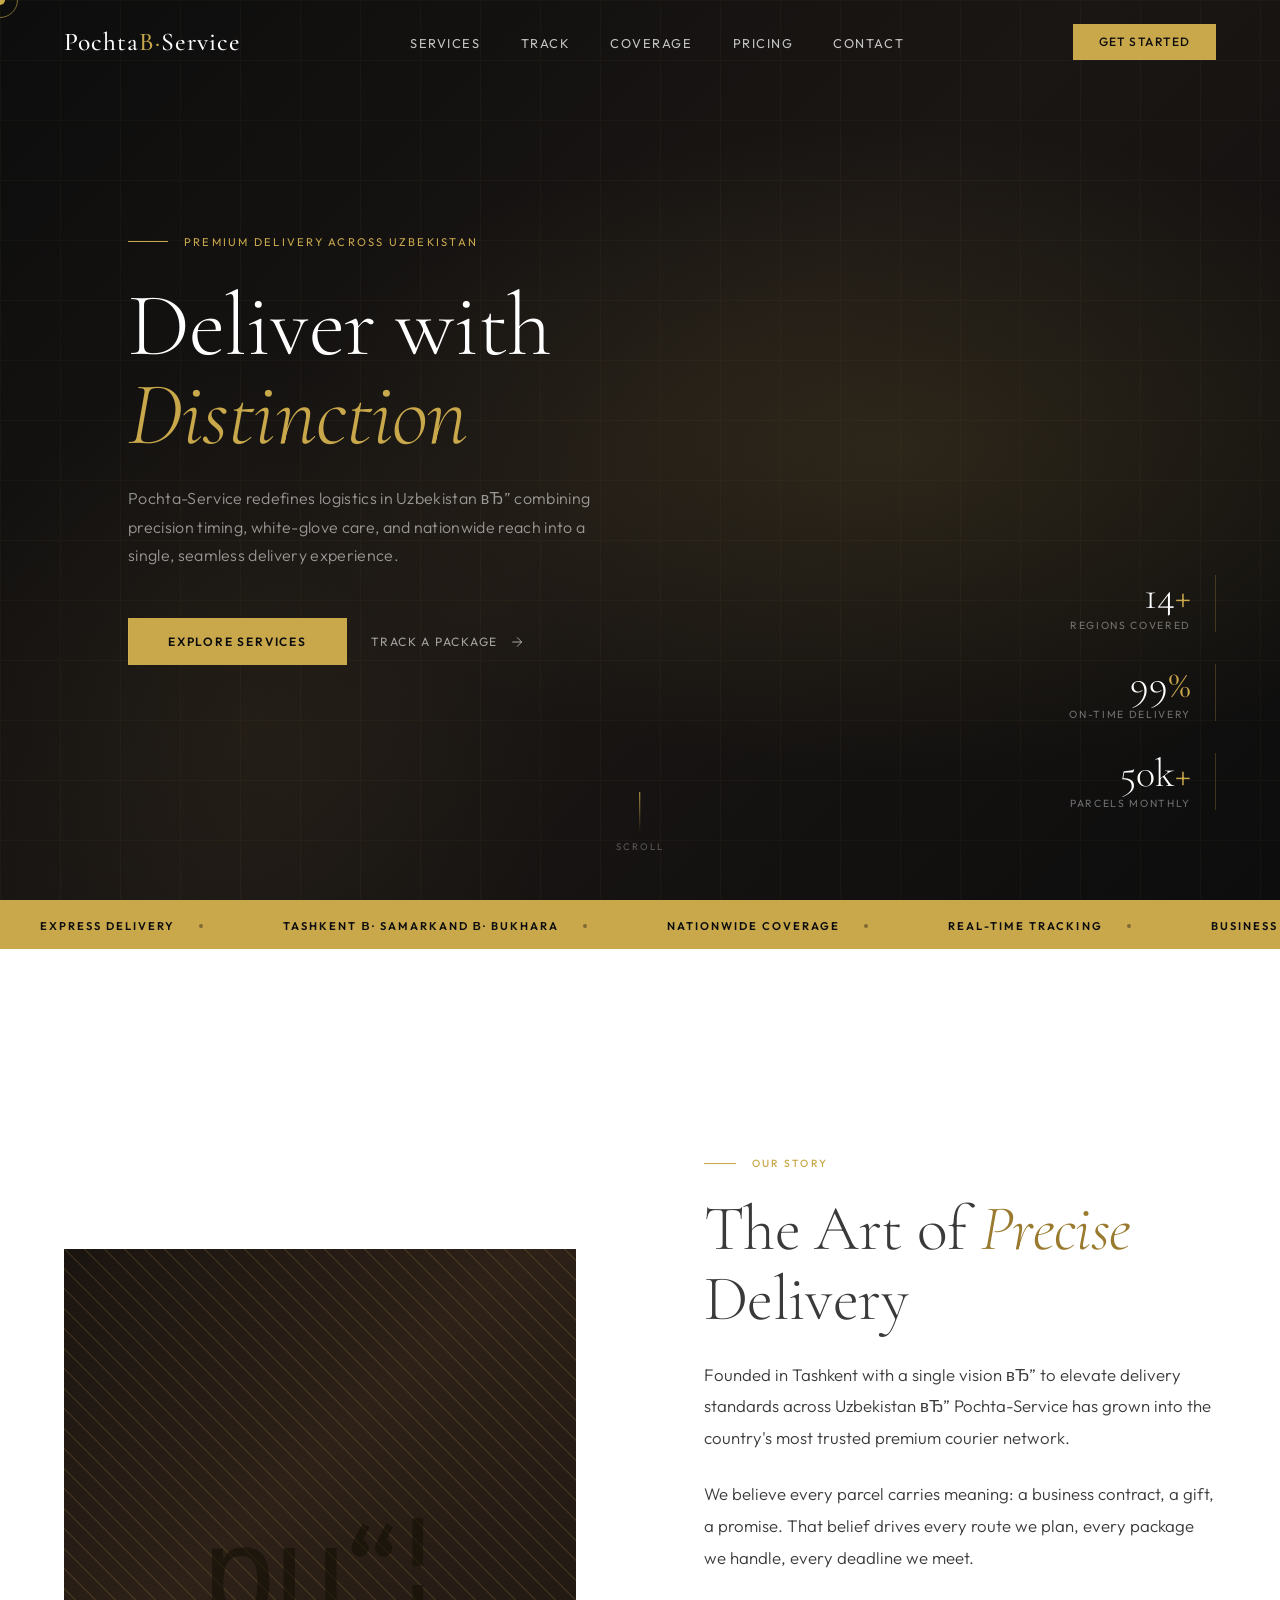
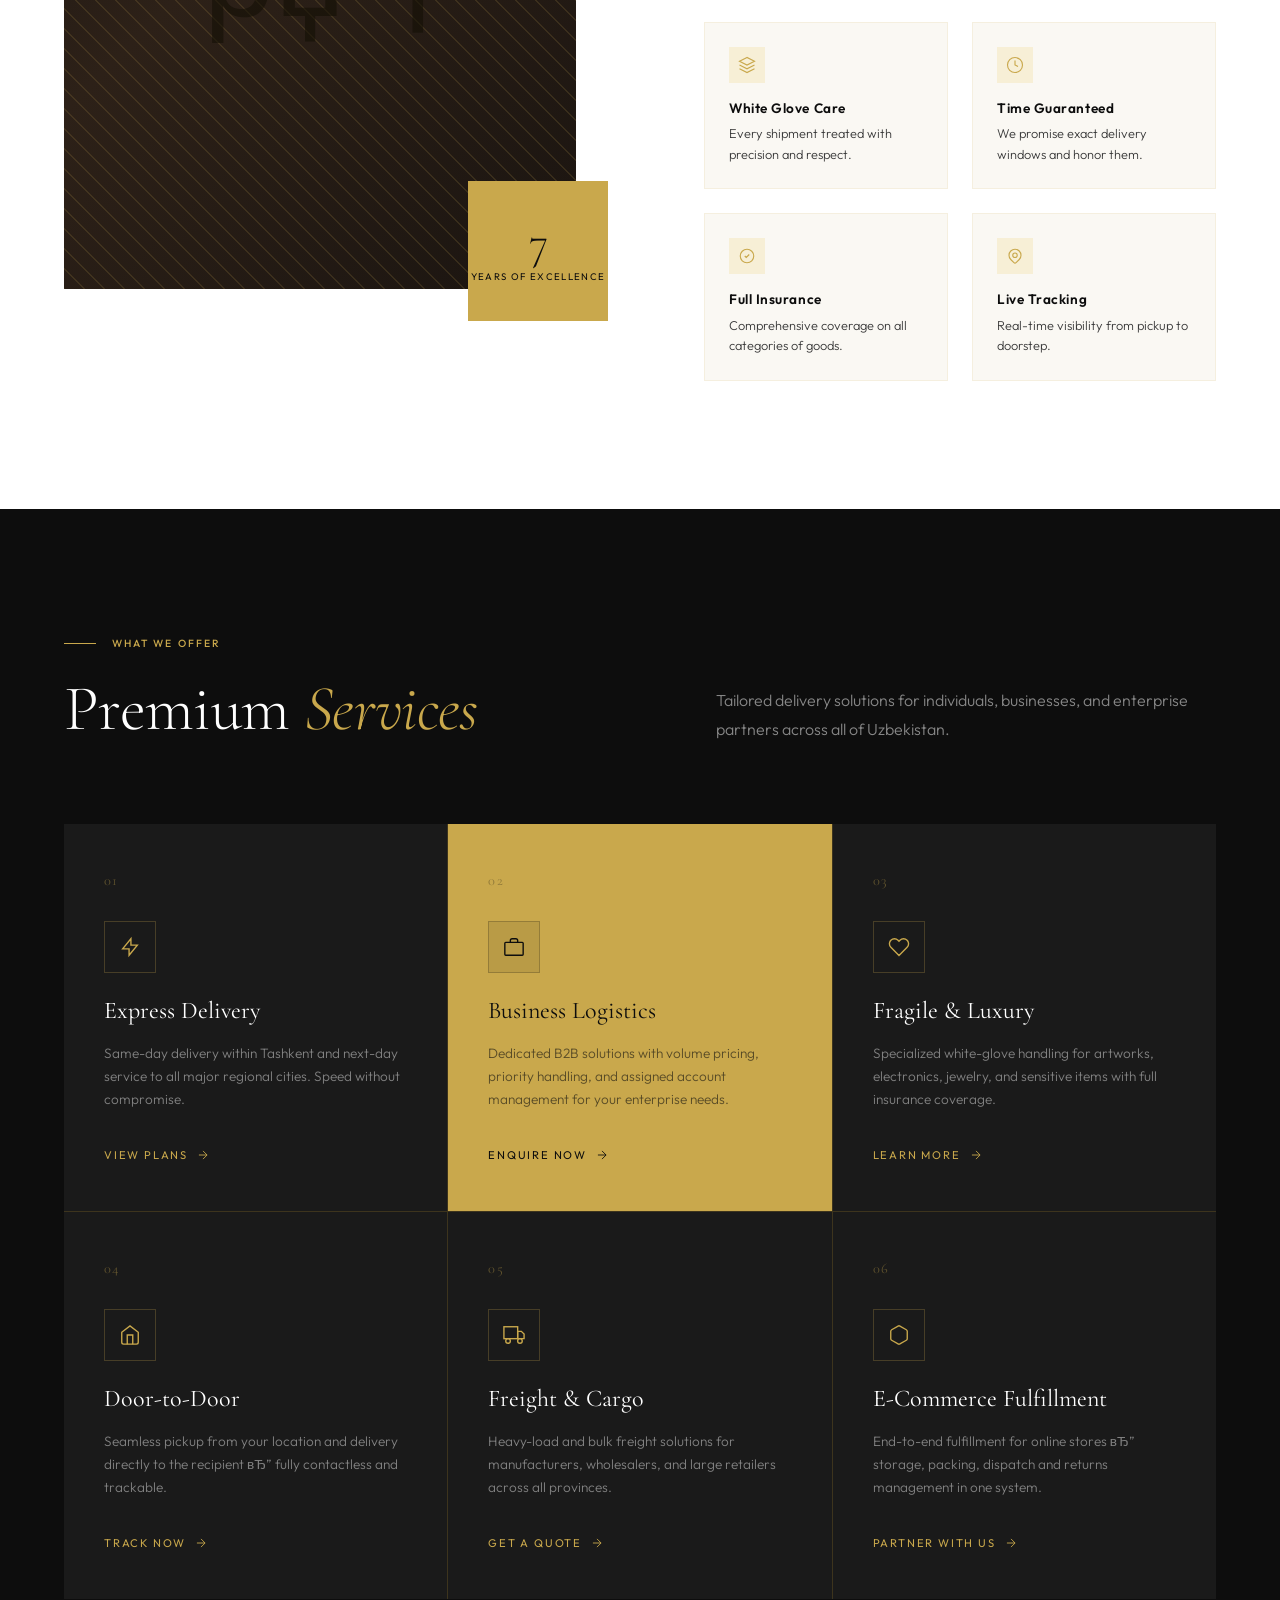
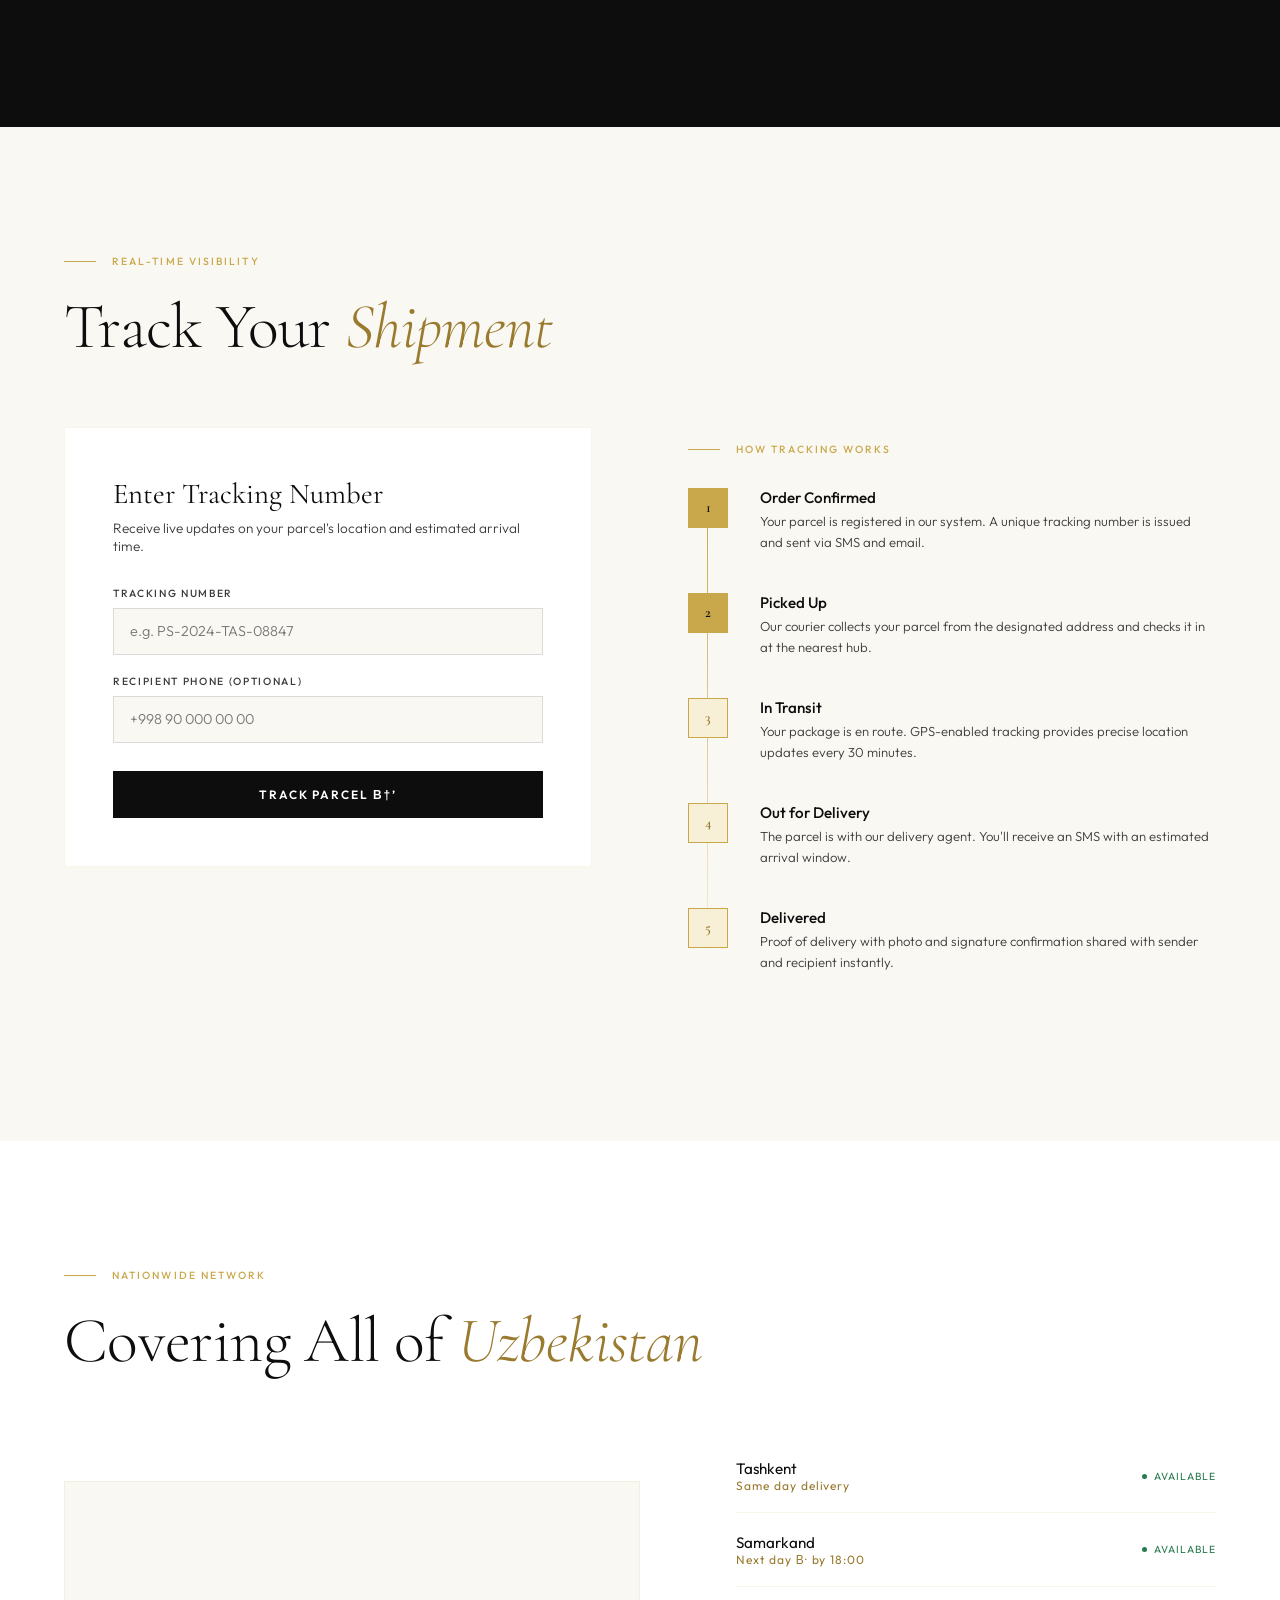
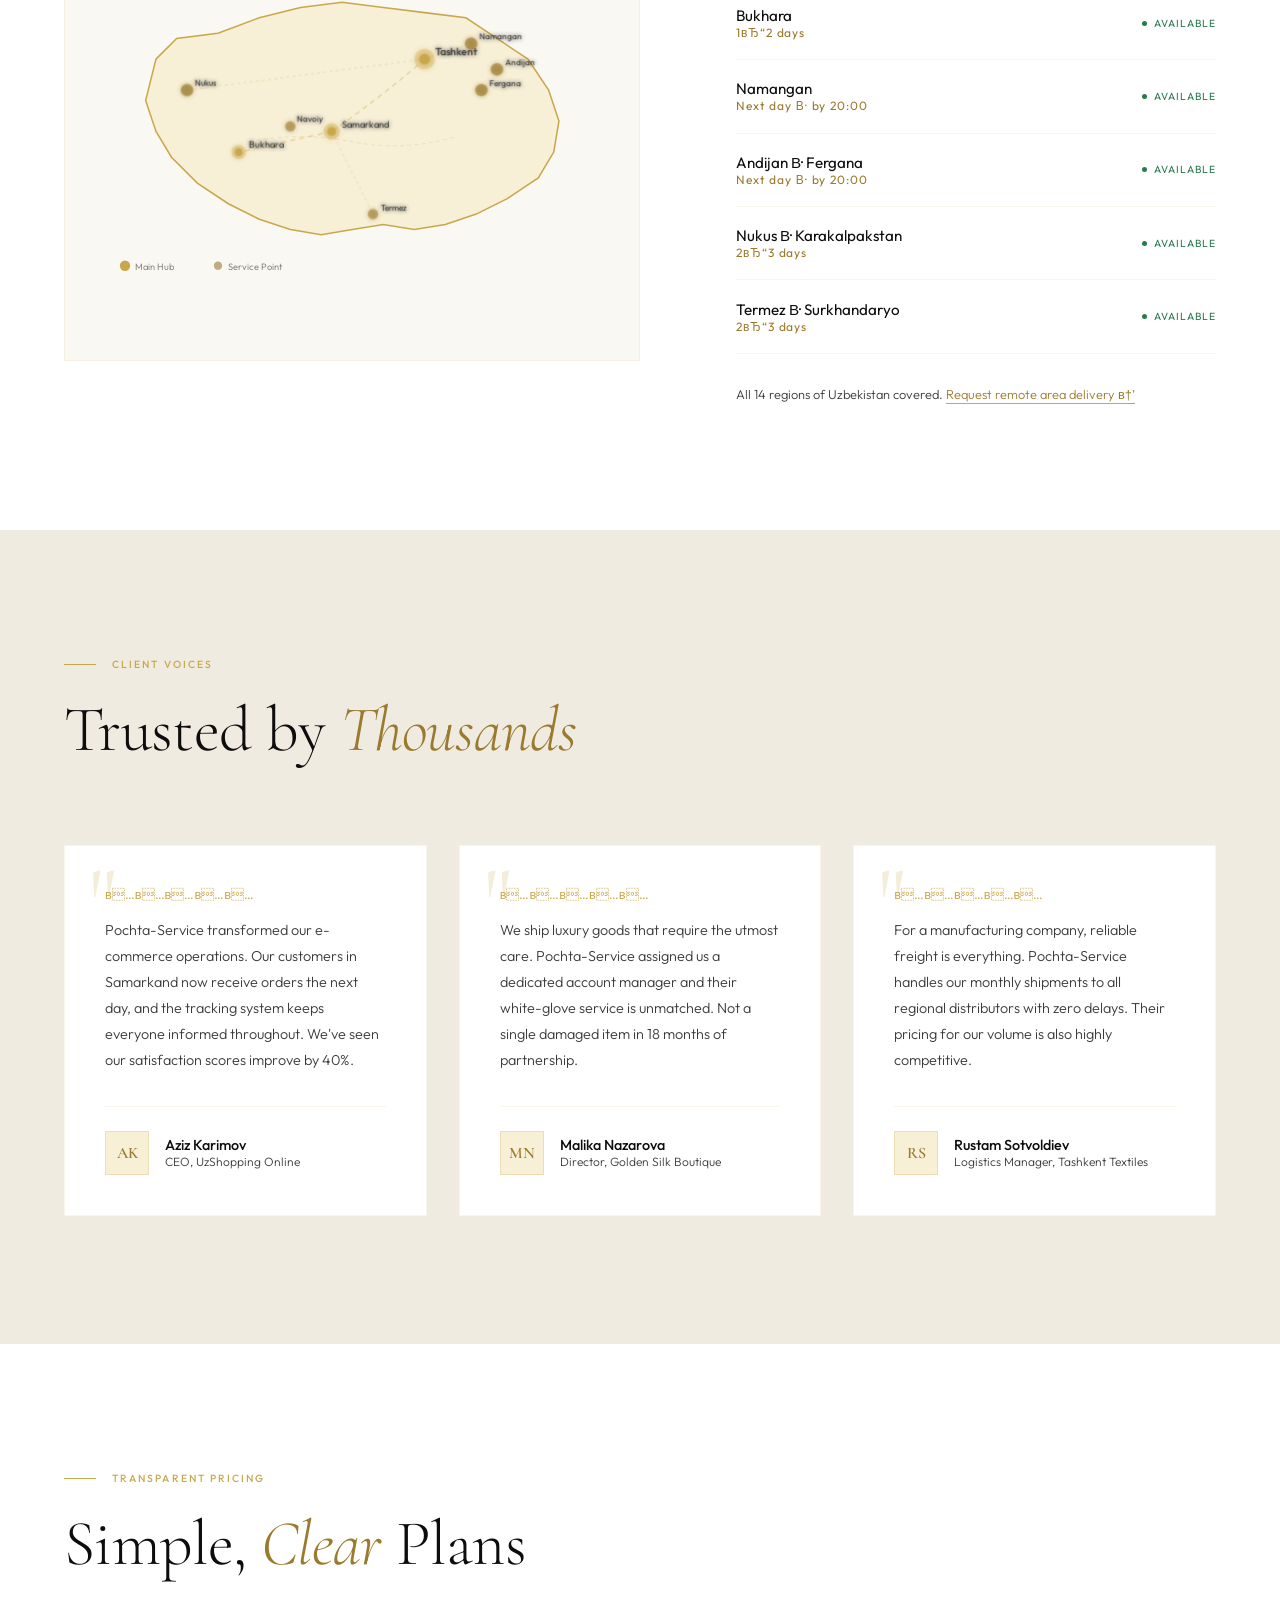
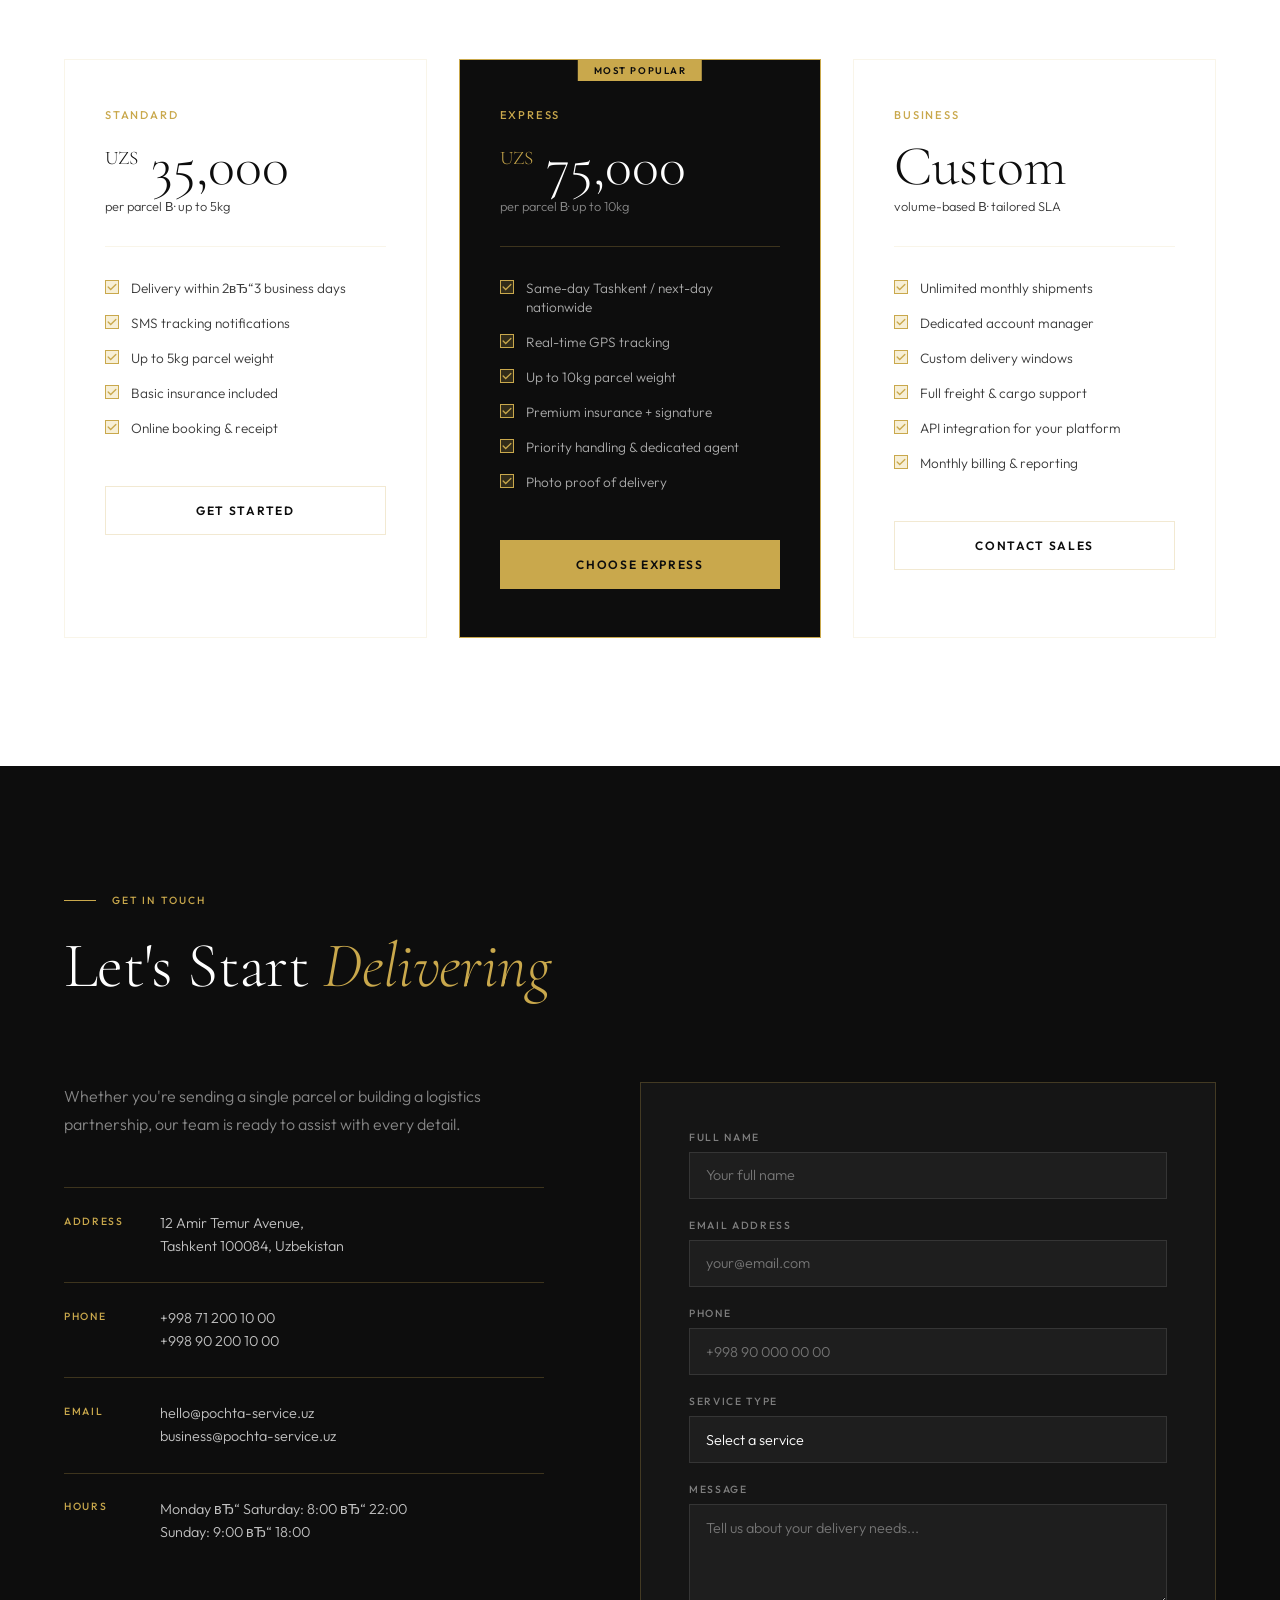
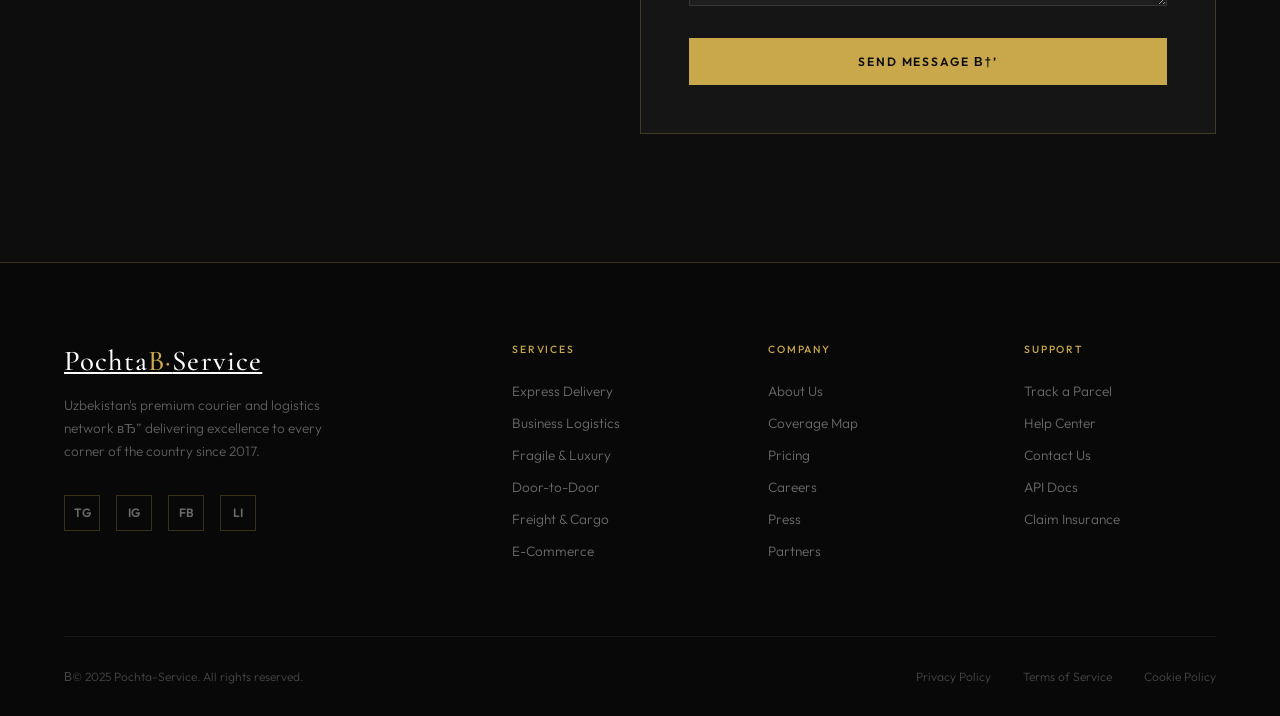
==== templates/index.html @ 58f64b34 "fronted part is joined" ====
﻿<!DOCTYPE html>
<html lang="en">
<head>
  <meta charset="UTF-8" />
  <meta name="viewport" content="width=device-width, initial-scale=1.0" />
  <title>Pochta-Service вЂ” Premium Delivery Across Uzbekistan</title>
  <link rel="preconnect" href="https://fonts.googleapis.com" />
  <link rel="preconnect" href="https://fonts.gstatic.com" crossorigin />
  <link href="https://fonts.googleapis.com/css2?family=Cormorant+Garamond:ital,wght@0,300;0,400;0,500;0,600;1,300;1,400&family=Outfit:wght@200;300;400;500;600&display=swap" rel="stylesheet" />
  <link rel="stylesheet" href="../static/css/styles.css" />
</head>
<body>

  <!-- Custom Cursor -->
  <div class="cursor" id="cursor"></div>
  <div class="cursor-ring" id="cursorRing"></div>

  <!-- NAVBAR -->
  <nav id="navbar">
    <a href="#" class="nav-logo">Pochta<span>В·</span>Service</a>
    <ul class="nav-links">
      <li><a href="#services">Services</a></li>
      <li><a href="#track">Track</a></li>
      <li><a href="#coverage">Coverage</a></li>
      <li><a href="#pricing">Pricing</a></li>
      <li><a href="#contact">Contact</a></li>
    </ul>
    <a href="#contact" class="nav-cta">Get Started</a>
  </nav>

  <!-- HERO -->
  <section class="hero">
    <div class="hero-bg"></div>
    <div class="hero-grid"></div>
    <div class="hero-content">
      <div class="hero-eyebrow">
        <div class="hero-eyebrow-line"></div>
        <span>Premium Delivery Across Uzbekistan</span>
      </div>
      <h1>Deliver with<br><em>Distinction</em></h1>
      <p class="hero-sub">Pochta-Service redefines logistics in Uzbekistan вЂ” combining precision timing, white-glove care, and nationwide reach into a single, seamless delivery experience.</p>
      <div class="hero-actions">
        <a href="#services" class="btn-primary"><span>Explore Services</span></a>
        <a href="#track" class="btn-ghost">
          Track a Package
          <svg width="16" height="16" fill="none" stroke="currentColor" stroke-width="1.5" viewBox="0 0 24 24"><path d="M5 12h14M12 5l7 7-7 7"/></svg>
        </a>
      </div>
    </div>
    <div class="hero-stats">
      <div class="hero-stat">
        <div class="hero-stat-num">14<span>+</span></div>
        <div class="hero-stat-label">Regions Covered</div>
      </div>
      <div class="hero-stat">
        <div class="hero-stat-num">99<span>%</span></div>
        <div class="hero-stat-label">On-Time Delivery</div>
      </div>
      <div class="hero-stat">
        <div class="hero-stat-num">50k<span>+</span></div>
        <div class="hero-stat-label">Parcels Monthly</div>
      </div>
    </div>
    <div class="hero-scroll">
      <div class="scroll-line"></div>
      Scroll
    </div>
  </section>

  <!-- MARQUEE -->
  <div class="marquee-strip">
    <div class="marquee-track">
      <div class="marquee-item">Express Delivery<span class="marquee-dot"></span></div>
      <div class="marquee-item">Tashkent В· Samarkand В· Bukhara<span class="marquee-dot"></span></div>
      <div class="marquee-item">Nationwide Coverage<span class="marquee-dot"></span></div>
      <div class="marquee-item">Real-Time Tracking<span class="marquee-dot"></span></div>
      <div class="marquee-item">Business Logistics<span class="marquee-dot"></span></div>
      <div class="marquee-item">Fragile & Luxury Items<span class="marquee-dot"></span></div>
      <div class="marquee-item">Same-Day in Tashkent<span class="marquee-dot"></span></div>
      <div class="marquee-item">Express Delivery<span class="marquee-dot"></span></div>
      <div class="marquee-item">Tashkent В· Samarkand В· Bukhara<span class="marquee-dot"></span></div>
      <div class="marquee-item">Nationwide Coverage<span class="marquee-dot"></span></div>
      <div class="marquee-item">Real-Time Tracking<span class="marquee-dot"></span></div>
      <div class="marquee-item">Business Logistics<span class="marquee-dot"></span></div>
      <div class="marquee-item">Fragile & Luxury Items<span class="marquee-dot"></span></div>
      <div class="marquee-item">Same-Day in Tashkent<span class="marquee-dot"></span></div>
    </div>
  </div>

  <!-- ABOUT -->
  <section class="about" id="about">
    <div class="about-grid">
      <div class="about-visual fade-up">
        <div class="about-img-frame">
          <div class="about-img-inner">
            <div class="about-img-pattern"></div>
            <div class="about-img-icon">рџ“¦</div>
          </div>
        </div>
        <div class="about-badge">
          <div class="about-badge-num">7</div>
          <div class="about-badge-text">Years of Excellence</div>
        </div>
      </div>
      <div class="about-text">
        <div class="section-label fade-up">
          <div class="section-label-line"></div>
          <span>Our Story</span>
        </div>
        <h2 class="section-title fade-up fade-up-delay-1">The Art of <em>Precise</em> Delivery</h2>
        <p class="fade-up fade-up-delay-2 about-intro">Founded in Tashkent with a single vision вЂ” to elevate delivery standards across Uzbekistan вЂ” Pochta-Service has grown into the country's most trusted premium courier network.</p>
        <p class="fade-up fade-up-delay-2">We believe every parcel carries meaning: a business contract, a gift, a promise. That belief drives every route we plan, every package we handle, every deadline we meet.</p>
        <div class="about-pillars fade-up fade-up-delay-3">
          <div class="pillar">
            <div class="pillar-icon">
              <svg width="18" height="18" fill="none" stroke="#C9A84C" stroke-width="1.5" viewBox="0 0 24 24"><path d="M12 2L2 7l10 5 10-5-10-5zM2 17l10 5 10-5M2 12l10 5 10-5"/></svg>
            </div>
            <div class="pillar-title">White Glove Care</div>
            <div class="pillar-desc">Every shipment treated with precision and respect.</div>
          </div>
          <div class="pillar">
            <div class="pillar-icon">
              <svg width="18" height="18" fill="none" stroke="#C9A84C" stroke-width="1.5" viewBox="0 0 24 24"><circle cx="12" cy="12" r="10"/><path d="M12 6v6l4 2"/></svg>
            </div>
            <div class="pillar-title">Time Guaranteed</div>
            <div class="pillar-desc">We promise exact delivery windows and honor them.</div>
          </div>
          <div class="pillar">
            <div class="pillar-icon">
              <svg width="18" height="18" fill="none" stroke="#C9A84C" stroke-width="1.5" viewBox="0 0 24 24"><path d="M9 12l2 2 4-4m6 2a9 9 0 11-18 0 9 9 0 0118 0z"/></svg>
            </div>
            <div class="pillar-title">Full Insurance</div>
            <div class="pillar-desc">Comprehensive coverage on all categories of goods.</div>
          </div>
          <div class="pillar">
            <div class="pillar-icon">
              <svg width="18" height="18" fill="none" stroke="#C9A84C" stroke-width="1.5" viewBox="0 0 24 24"><path d="M17.657 16.657L13.414 20.9a1.998 1.998 0 01-2.827 0l-4.244-4.243a8 8 0 1111.314 0z"/><circle cx="12" cy="11" r="3"/></svg>
            </div>
            <div class="pillar-title">Live Tracking</div>
            <div class="pillar-desc">Real-time visibility from pickup to doorstep.</div>
          </div>
        </div>
      </div>
    </div>
  </section>

  <!-- SERVICES -->
  <section class="services" id="services">
    <div class="services-header">
      <div>
        <div class="section-label fade-up">
          <div class="section-label-line"></div>
          <span>What We Offer</span>
        </div>
        <h2 class="section-title fade-up fade-up-delay-1">Premium <em>Services</em></h2>
      </div>
      <p class="services-intro fade-up fade-up-delay-2">Tailored delivery solutions for individuals, businesses, and enterprise partners across all of Uzbekistan.</p>
    </div>
    <div class="services-grid fade-up">
      <div class="service-card">
        <div class="service-num">01</div>
        <div class="service-icon">
          <svg width="22" height="22" fill="none" stroke="#C9A84C" stroke-width="1.5" viewBox="0 0 24 24"><path d="M13 10V3L4 14h7v7l9-11h-7z"/></svg>
        </div>
        <div class="service-title">Express Delivery</div>
        <div class="service-desc">Same-day delivery within Tashkent and next-day service to all major regional cities. Speed without compromise.</div>
        <a href="#pricing" class="service-link">View Plans <svg width="14" height="14" fill="none" stroke="currentColor" stroke-width="1.5" viewBox="0 0 24 24"><path d="M5 12h14M12 5l7 7-7 7"/></svg></a>
      </div>
      <div class="service-card featured">
        <div class="service-num">02</div>
        <div class="service-icon">
          <svg width="22" height="22" fill="none" stroke="#0D0D0D" stroke-width="1.5" viewBox="0 0 24 24"><rect x="2" y="7" width="20" height="14" rx="1"/><path d="M16 7V5a2 2 0 00-2-2h-4a2 2 0 00-2 2v2"/></svg>
        </div>
        <div class="service-title">Business Logistics</div>
        <div class="service-desc">Dedicated B2B solutions with volume pricing, priority handling, and assigned account management for your enterprise needs.</div>
        <a href="#contact" class="service-link service-link-muted">Enquire Now <svg width="14" height="14" fill="none" stroke="currentColor" stroke-width="1.5" viewBox="0 0 24 24"><path d="M5 12h14M12 5l7 7-7 7"/></svg></a>
      </div>
      <div class="service-card">
        <div class="service-num">03</div>
        <div class="service-icon">
          <svg width="22" height="22" fill="none" stroke="#C9A84C" stroke-width="1.5" viewBox="0 0 24 24"><path d="M20.84 4.61a5.5 5.5 0 00-7.78 0L12 5.67l-1.06-1.06a5.5 5.5 0 00-7.78 7.78l1.06 1.06L12 21.23l7.78-7.78 1.06-1.06a5.5 5.5 0 000-7.78z"/></svg>
        </div>
        <div class="service-title">Fragile & Luxury</div>
        <div class="service-desc">Specialized white-glove handling for artworks, electronics, jewelry, and sensitive items with full insurance coverage.</div>
        <a href="#pricing" class="service-link">Learn More <svg width="14" height="14" fill="none" stroke="currentColor" stroke-width="1.5" viewBox="0 0 24 24"><path d="M5 12h14M12 5l7 7-7 7"/></svg></a>
      </div>
      <div class="service-card">
        <div class="service-num">04</div>
        <div class="service-icon">
          <svg width="22" height="22" fill="none" stroke="#C9A84C" stroke-width="1.5" viewBox="0 0 24 24"><path d="M3 9l9-7 9 7v11a2 2 0 01-2 2H5a2 2 0 01-2-2z"/><polyline points="9 22 9 12 15 12 15 22"/></svg>
        </div>
        <div class="service-title">Door-to-Door</div>
        <div class="service-desc">Seamless pickup from your location and delivery directly to the recipient вЂ” fully contactless and trackable.</div>
        <a href="#track" class="service-link">Track Now <svg width="14" height="14" fill="none" stroke="currentColor" stroke-width="1.5" viewBox="0 0 24 24"><path d="M5 12h14M12 5l7 7-7 7"/></svg></a>
      </div>
      <div class="service-card">
        <div class="service-num">05</div>
        <div class="service-icon">
          <svg width="22" height="22" fill="none" stroke="#C9A84C" stroke-width="1.5" viewBox="0 0 24 24"><rect x="1" y="3" width="15" height="13"/><polygon points="16 8 20 8 23 11 23 16 16 16 16 8"/><circle cx="5.5" cy="18.5" r="2.5"/><circle cx="18.5" cy="18.5" r="2.5"/></svg>
        </div>
        <div class="service-title">Freight & Cargo</div>
        <div class="service-desc">Heavy-load and bulk freight solutions for manufacturers, wholesalers, and large retailers across all provinces.</div>
        <a href="#contact" class="service-link">Get a Quote <svg width="14" height="14" fill="none" stroke="currentColor" stroke-width="1.5" viewBox="0 0 24 24"><path d="M5 12h14M12 5l7 7-7 7"/></svg></a>
      </div>
      <div class="service-card">
        <div class="service-num">06</div>
        <div class="service-icon">
          <svg width="22" height="22" fill="none" stroke="#C9A84C" stroke-width="1.5" viewBox="0 0 24 24"><path d="M21 16V8a2 2 0 00-1-1.73l-7-4a2 2 0 00-2 0l-7 4A2 2 0 003 8v8a2 2 0 001 1.73l7 4a2 2 0 002 0l7-4A2 2 0 0021 16z"/></svg>
        </div>
        <div class="service-title">E-Commerce Fulfillment</div>
        <div class="service-desc">End-to-end fulfillment for online stores вЂ” storage, packing, dispatch and returns management in one system.</div>
        <a href="#contact" class="service-link">Partner With Us <svg width="14" height="14" fill="none" stroke="currentColor" stroke-width="1.5" viewBox="0 0 24 24"><path d="M5 12h14M12 5l7 7-7 7"/></svg></a>
      </div>
    </div>
  </section>

  <!-- TRACK -->
  <section class="track" id="track">
    <div class="section-label fade-up">
      <div class="section-label-line"></div>
      <span>Real-Time Visibility</span>
    </div>
    <h2 class="section-title fade-up fade-up-delay-1">Track Your <em>Shipment</em></h2>
    <div class="track-inner">
      <div class="track-form fade-up fade-up-delay-2">
        <h3>Enter Tracking Number</h3>
        <p>Receive live updates on your parcel's location and estimated arrival time.</p>
        <div class="form-group">
          <label>Tracking Number</label>
          <input type="text" placeholder="e.g. PS-2024-TAS-08847" />
        </div>
        <div class="form-group">
          <label>Recipient Phone (optional)</label>
          <input type="tel" placeholder="+998 90 000 00 00" />
        </div>
        <button class="btn-track">Track Parcel в†’</button>
      </div>
      <div class="track-visual fade-up fade-up-delay-3">
        <div class="section-label track-label">
          <div class="section-label-line"></div>
          <span>How Tracking Works</span>
        </div>
        <div class="track-steps">
          <div class="track-step">
            <div class="track-step-dot active">1</div>
            <div class="track-step-content">
              <div class="track-step-title">Order Confirmed</div>
              <div class="track-step-desc">Your parcel is registered in our system. A unique tracking number is issued and sent via SMS and email.</div>
            </div>
          </div>
          <div class="track-step">
            <div class="track-step-dot active">2</div>
            <div class="track-step-content">
              <div class="track-step-title">Picked Up</div>
              <div class="track-step-desc">Our courier collects your parcel from the designated address and checks it in at the nearest hub.</div>
            </div>
          </div>
          <div class="track-step">
            <div class="track-step-dot">3</div>
            <div class="track-step-content">
              <div class="track-step-title">In Transit</div>
              <div class="track-step-desc">Your package is en route. GPS-enabled tracking provides precise location updates every 30 minutes.</div>
            </div>
          </div>
          <div class="track-step">
            <div class="track-step-dot">4</div>
            <div class="track-step-content">
              <div class="track-step-title">Out for Delivery</div>
              <div class="track-step-desc">The parcel is with our delivery agent. You'll receive an SMS with an estimated arrival window.</div>
            </div>
          </div>
          <div class="track-step">
            <div class="track-step-dot">5</div>
            <div class="track-step-content">
              <div class="track-step-title">Delivered</div>
              <div class="track-step-desc">Proof of delivery with photo and signature confirmation shared with sender and recipient instantly.</div>
            </div>
          </div>
        </div>
      </div>
    </div>
  </section>

  <!-- COVERAGE -->
  <section class="coverage" id="coverage">
    <div class="section-label fade-up">
      <div class="section-label-line"></div>
      <span>Nationwide Network</span>
    </div>
    <h2 class="section-title fade-up fade-up-delay-1">Covering All of <em>Uzbekistan</em></h2>
    <div class="coverage-inner">
      <div class="map-container fade-up fade-up-delay-2">
        <svg class="map-svg" viewBox="0 0 500 360" xmlns="http://www.w3.org/2000/svg">
          <defs>
            <filter id="glow">
              <feGaussianBlur stdDeviation="2" result="coloredBlur"/>
              <feMerge><feMergeNode in="coloredBlur"/><feMergeNode in="SourceGraphic"/></feMerge>
            </filter>
          </defs>
          <!-- Uzbekistan simplified shape -->
          <path d="M60,120 L80,100 L120,95 L160,80 L200,70 L240,65 L280,70 L320,75 L360,80 L390,100 L420,120 L440,150 L450,180 L445,210 L430,235 L400,255 L370,270 L340,280 L310,285 L280,280 L250,285 L220,290 L190,285 L160,275 L130,260 L100,240 L75,215 L60,190 L50,160 Z" 
                fill="#F7EFD6" stroke="#C9A84C" stroke-width="1.5"/>
          <!-- River -->
          <path d="M150,200 Q200,190 250,200 Q300,210 350,195" fill="none" stroke="#C9A84C" stroke-width="0.5" stroke-dasharray="4,3" opacity="0.4"/>
          <!-- Cities -->
          <g filter="url(#glow)">
            <!-- Tashkent -->
            <circle cx="320" cy="120" r="10" fill="#C9A84C" opacity="0.3" class="map-pulse"/>
            <circle cx="320" cy="120" r="5" fill="#C9A84C"/>
            <text x="330" y="116" font-family="Outfit" font-size="10" fill="#3A3A3A" font-weight="500">Tashkent</text>
            <!-- Samarkand -->
            <circle cx="230" cy="190" r="8" fill="#C9A84C" opacity="0.3" class="map-pulse map-pulse-delay-1"/>
            <circle cx="230" cy="190" r="4" fill="#C9A84C"/>
            <text x="240" y="186" font-family="Outfit" font-size="9" fill="#3A3A3A">Samarkand</text>
            <!-- Bukhara -->
            <circle cx="140" cy="210" r="7" fill="#C9A84C" opacity="0.3" class="map-pulse map-pulse-delay-2"/>
            <circle cx="140" cy="210" r="3.5" fill="#C9A84C"/>
            <text x="150" y="206" font-family="Outfit" font-size="9" fill="#3A3A3A">Bukhara</text>
            <!-- Namangan -->
            <circle cx="365" cy="105" r="6" fill="#9A7A2E" opacity="0.6"/>
            <text x="373" y="101" font-family="Outfit" font-size="8" fill="#3A3A3A">Namangan</text>
            <!-- Andijan -->
            <circle cx="390" cy="130" r="6" fill="#9A7A2E" opacity="0.6"/>
            <text x="398" y="126" font-family="Outfit" font-size="8" fill="#3A3A3A">Andijan</text>
            <!-- Fergana -->
            <circle cx="375" cy="150" r="6" fill="#9A7A2E" opacity="0.6"/>
            <text x="383" y="146" font-family="Outfit" font-size="8" fill="#3A3A3A">Fergana</text>
            <!-- Nukus -->
            <circle cx="90" cy="150" r="6" fill="#9A7A2E" opacity="0.6"/>
            <text x="98" y="146" font-family="Outfit" font-size="8" fill="#3A3A3A">Nukus</text>
            <!-- Navoi -->
            <circle cx="190" cy="185" r="5" fill="#9A7A2E" opacity="0.5"/>
            <text x="196" y="181" font-family="Outfit" font-size="8" fill="#3A3A3A">Navoiy</text>
            <!-- Termez -->
            <circle cx="270" cy="270" r="5" fill="#9A7A2E" opacity="0.5"/>
            <text x="278" y="267" font-family="Outfit" font-size="8" fill="#3A3A3A">Termez</text>
          </g>
          <!-- Routes -->
          <path d="M320,120 Q280,155 230,190" stroke="#C9A84C" stroke-width="1" stroke-dasharray="5,4" fill="none" opacity="0.5"/>
          <path d="M230,190 Q185,200 140,210" stroke="#C9A84C" stroke-width="1" stroke-dasharray="5,4" fill="none" opacity="0.5"/>
          <path d="M320,120 L365,105" stroke="#C9A84C" stroke-width="0.8" stroke-dasharray="3,3" fill="none" opacity="0.4"/>
          <path d="M320,120 L90,150" stroke="#C9A84C" stroke-width="0.8" stroke-dasharray="3,3" fill="none" opacity="0.3"/>
          <path d="M230,190 L270,270" stroke="#C9A84C" stroke-width="0.8" stroke-dasharray="3,3" fill="none" opacity="0.3"/>
          <!-- Legend -->
          <circle cx="30" cy="320" r="5" fill="#C9A84C"/>
          <text x="40" y="324" font-family="Outfit" font-size="9" fill="#888">Main Hub</text>
          <circle cx="120" cy="320" r="4" fill="#9A7A2E" opacity="0.6"/>
          <text x="130" y="324" font-family="Outfit" font-size="9" fill="#888">Service Point</text>
        </svg>
      </div>
      <div class="fade-up fade-up-delay-3">
        <div class="cities-list">
          <div class="city-item">
            <div>
              <div class="city-name">Tashkent</div>
              <div class="city-time">Same day delivery</div>
            </div>
            <div class="city-status">Available</div>
          </div>
          <div class="city-item">
            <div>
              <div class="city-name">Samarkand</div>
              <div class="city-time">Next day В· by 18:00</div>
            </div>
            <div class="city-status">Available</div>
          </div>
          <div class="city-item">
            <div>
              <div class="city-name">Bukhara</div>
              <div class="city-time">1вЂ“2 days</div>
            </div>
            <div class="city-status">Available</div>
          </div>
          <div class="city-item">
            <div>
              <div class="city-name">Namangan</div>
              <div class="city-time">Next day В· by 20:00</div>
            </div>
            <div class="city-status">Available</div>
          </div>
          <div class="city-item">
            <div>
              <div class="city-name">Andijan В· Fergana</div>
              <div class="city-time">Next day В· by 20:00</div>
            </div>
            <div class="city-status">Available</div>
          </div>
          <div class="city-item">
            <div>
              <div class="city-name">Nukus В· Karakalpakstan</div>
              <div class="city-time">2вЂ“3 days</div>
            </div>
            <div class="city-status">Available</div>
          </div>
          <div class="city-item">
            <div>
              <div class="city-name">Termez В· Surkhandaryo</div>
              <div class="city-time">2вЂ“3 days</div>
            </div>
            <div class="city-status">Available</div>
          </div>
        </div>
        <div class="coverage-cta">
          All 14 regions of Uzbekistan covered. <a href="#contact">Request remote area delivery в†’</a>
        </div>
      </div>
    </div>
  </section>

  <!-- TESTIMONIALS -->
  <section class="testimonials" id="testimonials">
    <div class="section-label fade-up">
      <div class="section-label-line"></div>
      <span>Client Voices</span>
    </div>
    <h2 class="section-title fade-up fade-up-delay-1">Trusted by <em>Thousands</em></h2>
    <div class="testimonials-grid">
      <div class="testimonial fade-up fade-up-delay-1">
        <div class="stars">в…в…в…в…в…</div>
        <div class="testimonial-text">Pochta-Service transformed our e-commerce operations. Our customers in Samarkand now receive orders the next day, and the tracking system keeps everyone informed throughout. We've seen our satisfaction scores improve by 40%.</div>
        <div class="testimonial-author">
          <div class="author-avatar">AK</div>
          <div>
            <div class="author-name">Aziz Karimov</div>
            <div class="author-role">CEO, UzShopping Online</div>
          </div>
        </div>
      </div>
      <div class="testimonial fade-up fade-up-delay-2">
        <div class="stars">в…в…в…в…в…</div>
        <div class="testimonial-text">We ship luxury goods that require the utmost care. Pochta-Service assigned us a dedicated account manager and their white-glove service is unmatched. Not a single damaged item in 18 months of partnership.</div>
        <div class="testimonial-author">
          <div class="author-avatar">MN</div>
          <div>
            <div class="author-name">Malika Nazarova</div>
            <div class="author-role">Director, Golden Silk Boutique</div>
          </div>
        </div>
      </div>
      <div class="testimonial fade-up fade-up-delay-3">
        <div class="stars">в…в…в…в…в…</div>
        <div class="testimonial-text">For a manufacturing company, reliable freight is everything. Pochta-Service handles our monthly shipments to all regional distributors with zero delays. Their pricing for our volume is also highly competitive.</div>
        <div class="testimonial-author">
          <div class="author-avatar">RS</div>
          <div>
            <div class="author-name">Rustam Sotvoldiev</div>
            <div class="author-role">Logistics Manager, Tashkent Textiles</div>
          </div>
        </div>
      </div>
    </div>
  </section>

  <!-- PRICING -->
  <section class="pricing" id="pricing">
    <div class="section-label fade-up">
      <div class="section-label-line"></div>
      <span>Transparent Pricing</span>
    </div>
    <h2 class="section-title fade-up fade-up-delay-1">Simple, <em>Clear</em> Plans</h2>
    <div class="pricing-grid">
      <div class="price-card fade-up fade-up-delay-1">
        <div class="price-tier">Standard</div>
        <div class="price-amount"><span class="price-currency">UZS</span> 35,000</div>
        <div class="price-period">per parcel В· up to 5kg</div>
        <div class="price-divider"></div>
        <ul class="price-features">
          <li>Delivery within 2вЂ“3 business days</li>
          <li>SMS tracking notifications</li>
          <li>Up to 5kg parcel weight</li>
          <li>Basic insurance included</li>
          <li>Online booking & receipt</li>
        </ul>
        <a href="#contact" class="btn-price">Get Started</a>
      </div>
      <div class="price-card premium fade-up fade-up-delay-2">
        <div class="price-badge">Most Popular</div>
        <div class="price-tier">Express</div>
        <div class="price-amount price-amount-highlight"><span class="price-currency">UZS</span> 75,000</div>
        <div class="price-period">per parcel В· up to 10kg</div>
        <div class="price-divider"></div>
        <ul class="price-features">
          <li>Same-day Tashkent / next-day nationwide</li>
          <li>Real-time GPS tracking</li>
          <li>Up to 10kg parcel weight</li>
          <li>Premium insurance + signature</li>
          <li>Priority handling & dedicated agent</li>
          <li>Photo proof of delivery</li>
        </ul>
        <a href="#contact" class="btn-price">Choose Express</a>
      </div>
      <div class="price-card fade-up fade-up-delay-3">
        <div class="price-tier">Business</div>
        <div class="price-amount">Custom</div>
        <div class="price-period">volume-based В· tailored SLA</div>
        <div class="price-divider"></div>
        <ul class="price-features">
          <li>Unlimited monthly shipments</li>
          <li>Dedicated account manager</li>
          <li>Custom delivery windows</li>
          <li>Full freight & cargo support</li>
          <li>API integration for your platform</li>
          <li>Monthly billing & reporting</li>
        </ul>
        <a href="#contact" class="btn-price">Contact Sales</a>
      </div>
    </div>
  </section>

  <!-- CONTACT -->
  <section class="contact" id="contact">
    <div class="section-label fade-up">
      <div class="section-label-line"></div>
      <span>Get In Touch</span>
    </div>
    <h2 class="section-title fade-up fade-up-delay-1 contact-title-light">Let's Start <em>Delivering</em></h2>
    <div class="contact-inner">
      <div class="contact-info fade-up fade-up-delay-2">
        <p>Whether you're sending a single parcel or building a logistics partnership, our team is ready to assist with every detail.</p>
        <ul class="contact-details">
          <li>
            <div class="contact-detail-label">Address</div>
            <div class="contact-detail-val">12 Amir Temur Avenue,<br>Tashkent 100084, Uzbekistan</div>
          </li>
          <li>
            <div class="contact-detail-label">Phone</div>
            <div class="contact-detail-val">+998 71 200 10 00<br>+998 90 200 10 00</div>
          </li>
          <li>
            <div class="contact-detail-label">Email</div>
            <div class="contact-detail-val">hello@pochta-service.uz<br>business@pochta-service.uz</div>
          </li>
          <li>
            <div class="contact-detail-label">Hours</div>
            <div class="contact-detail-val">Monday вЂ“ Saturday: 8:00 вЂ“ 22:00<br>Sunday: 9:00 вЂ“ 18:00</div>
          </li>
        </ul>
      </div>
      <div class="contact-form fade-up fade-up-delay-3">
        <div class="form-group">
          <label>Full Name</label>
          <input type="text" placeholder="Your full name" />
        </div>
        <div class="form-group">
          <label>Email Address</label>
          <input type="email" placeholder="your@email.com" />
        </div>
        <div class="form-group">
          <label>Phone</label>
          <input type="tel" placeholder="+998 90 000 00 00" />
        </div>
        <div class="form-group">
          <label>Service Type</label>
          <select class="contact-select">
            <option value="">Select a service</option>
            <option>Express Delivery</option>
            <option>Business Logistics</option>
            <option>Fragile & Luxury</option>
            <option>E-Commerce Fulfillment</option>
            <option>Freight & Cargo</option>
          </select>
        </div>
        <div class="form-group">
          <label>Message</label>
          <textarea rows="4" placeholder="Tell us about your delivery needs..."></textarea>
        </div>
        <button class="btn-send">Send Message в†’</button>
      </div>
    </div>
  </section>

  <!-- FOOTER -->
  <footer>
    <div class="footer-grid">
      <div class="footer-brand">
        <a href="#" class="footer-logo">Pochta<span>В·</span>Service</a>
        <p class="footer-desc">Uzbekistan's premium courier and logistics network вЂ” delivering excellence to every corner of the country since 2017.</p>
        <div class="footer-social">
          <a href="#">TG</a>
          <a href="#">IG</a>
          <a href="#">FB</a>
          <a href="#">LI</a>
        </div>
      </div>
      <div class="footer-col">
        <h4>Services</h4>
        <ul>
          <li><a href="#">Express Delivery</a></li>
          <li><a href="#">Business Logistics</a></li>
          <li><a href="#">Fragile & Luxury</a></li>
          <li><a href="#">Door-to-Door</a></li>
          <li><a href="#">Freight & Cargo</a></li>
          <li><a href="#">E-Commerce</a></li>
        </ul>
      </div>
      <div class="footer-col">
        <h4>Company</h4>
        <ul>
          <li><a href="#">About Us</a></li>
          <li><a href="#">Coverage Map</a></li>
          <li><a href="#">Pricing</a></li>
          <li><a href="#">Careers</a></li>
          <li><a href="#">Press</a></li>
          <li><a href="#">Partners</a></li>
        </ul>
      </div>
      <div class="footer-col">
        <h4>Support</h4>
        <ul>
          <li><a href="#">Track a Parcel</a></li>
          <li><a href="#">Help Center</a></li>
          <li><a href="#">Contact Us</a></li>
          <li><a href="#">API Docs</a></li>
          <li><a href="#">Claim Insurance</a></li>
        </ul>
      </div>
    </div>
    <div class="footer-bottom">
      <div class="footer-copy">В© 2025 Pochta-Service. All rights reserved.</div>
      <div class="footer-legal">
        <a href="#">Privacy Policy</a>
        <a href="#">Terms of Service</a>
        <a href="#">Cookie Policy</a>
      </div>
    </div>
  </footer>

  <script src="../static/js/script.js" defer></script>
</body>
</html>
---- static/css/styles.css ----
﻿*, *::before, *::after { box-sizing: border-box; margin: 0; padding: 0; }
:root {
  --gold: #C9A84C;
  --gold-light: #E8CC85;
  --gold-dark: #9A7A2E;
  --gold-pale: #F7EFD6;
  --ink: #0D0D0D;
  --ink-soft: #1A1A1A;
  --ink-muted: #3A3A3A;
  --cream: #FAF8F3;
  --cream-dark: #F0EBE0;
  --white: #FFFFFF;
  --border: rgba(201,168,76,0.25);
  --border-light: rgba(201,168,76,0.12);
  --shadow: 0 24px 64px rgba(0,0,0,0.12);
  --radius: 2px;
}

html { scroll-behavior: smooth; }

body {
  font-family: 'Outfit', sans-serif;
  background: var(--cream);
  color: var(--ink);
  overflow-x: hidden;
  cursor: none;
}

/* Custom cursor */
.cursor {
  position: fixed; top: 0; left: 0; width: 10px; height: 10px;
  background: var(--gold); border-radius: 50%;
  pointer-events: none; z-index: 9999;
  transform: translate(-50%, -50%);
  transition: transform 0.08s ease, background 0.2s;
}
.cursor-ring {
  position: fixed; top: 0; left: 0; width: 36px; height: 36px;
  border: 1px solid var(--gold); border-radius: 50%;
  pointer-events: none; z-index: 9998;
  transform: translate(-50%, -50%);
  transition: transform 0.25s ease, width 0.2s, height 0.2s, opacity 0.2s;
  opacity: 0.6;
}

/* NAVBAR */
nav {
  position: fixed; top: 0; left: 0; right: 0; z-index: 1000;
  display: flex; align-items: center; justify-content: space-between;
  padding: 1.5rem 5vw;
  background: transparent;
  transition: background 0.4s ease, padding 0.4s ease;
}
nav.scrolled {
  background: rgba(13,13,13,0.95);
  backdrop-filter: blur(12px);
  padding: 1rem 5vw;
  border-bottom: 1px solid var(--border);
}
.nav-logo {
  font-family: 'Cormorant Garamond', serif;
  font-size: 1.6rem;
  font-weight: 500;
  color: var(--white);
  letter-spacing: 0.04em;
  text-decoration: none;
}
.nav-logo span { color: var(--gold); }
.nav-links {
  display: flex; gap: 2.5rem; list-style: none;
}
.nav-links a {
  font-size: 0.8rem;
  font-weight: 400;
  letter-spacing: 0.12em;
  text-transform: uppercase;
  color: rgba(255,255,255,0.75);
  text-decoration: none;
  position: relative;
  transition: color 0.3s;
}
.nav-links a::after {
  content: '';
  position: absolute; bottom: -4px; left: 0; right: 0;
  height: 1px; background: var(--gold);
  transform: scaleX(0); transform-origin: left;
  transition: transform 0.3s ease;
}
.nav-links a:hover { color: var(--gold-light); }
.nav-links a:hover::after { transform: scaleX(1); }
.nav-cta {
  font-size: 0.75rem;
  font-weight: 500;
  letter-spacing: 0.12em;
  text-transform: uppercase;
  color: var(--ink);
  background: var(--gold);
  padding: 0.65rem 1.6rem;
  text-decoration: none;
  transition: background 0.3s, transform 0.2s;
}
.nav-cta:hover { background: var(--gold-light); transform: translateY(-1px); }

/* HERO */
.hero {
  position: relative;
  height: 100vh;
  min-height: 700px;
  display: flex;
  align-items: center;
  overflow: hidden;
  background: var(--ink);
}
.hero-bg {
  position: absolute; inset: 0;
  background: 
    radial-gradient(ellipse 80% 60% at 70% 50%, rgba(201,168,76,0.12) 0%, transparent 60%),
    radial-gradient(ellipse 50% 80% at 20% 80%, rgba(201,168,76,0.06) 0%, transparent 50%),
    linear-gradient(135deg, #0D0D0D 0%, #1A1614 50%, #0D0D0D 100%);
}
.hero-grid {
  position: absolute; inset: 0; opacity: 0.04;
  background-image: 
    linear-gradient(var(--gold) 1px, transparent 1px),
    linear-gradient(90deg, var(--gold) 1px, transparent 1px);
  background-size: 60px 60px;
}
.hero-content {
  position: relative; z-index: 2;
  padding: 0 5vw;
  max-width: 820px;
}
.hero-eyebrow {
  display: flex; align-items: center; gap: 1rem;
  margin-bottom: 2rem;
}
.hero-eyebrow-line { width: 40px; height: 1px; background: var(--gold); }
.hero-eyebrow span {
  font-size: 0.7rem;
  letter-spacing: 0.2em;
  text-transform: uppercase;
  color: var(--gold);
  font-weight: 400;
}
.hero h1 {
  font-family: 'Cormorant Garamond', serif;
  font-size: clamp(3.5rem, 7vw, 7rem);
  font-weight: 300;
  line-height: 1.0;
  color: var(--white);
  margin-bottom: 1.5rem;
  letter-spacing: -0.01em;
}
.hero h1 em {
  font-style: italic;
  color: var(--gold);
}
.hero-sub {
  font-size: 1rem;
  font-weight: 300;
  color: rgba(255,255,255,0.55);
  line-height: 1.8;
  max-width: 500px;
  margin-bottom: 3rem;
  letter-spacing: 0.02em;
}
.hero-actions {
  display: flex; gap: 1.5rem; align-items: center;
}
.btn-primary {
  display: inline-block;
  padding: 1rem 2.5rem;
  background: var(--gold);
  color: var(--ink);
  font-size: 0.75rem;
  font-weight: 600;
  letter-spacing: 0.15em;
  text-transform: uppercase;
  text-decoration: none;
  transition: all 0.3s ease;
  position: relative;
  overflow: hidden;
}
.btn-primary::before {
  content: '';
  position: absolute; inset: 0;
  background: var(--gold-light);
  transform: translateX(-100%);
  transition: transform 0.4s ease;
}
.btn-primary:hover::before { transform: translateX(0); }
.btn-primary span { position: relative; z-index: 1; }
.btn-ghost {
  display: inline-flex; align-items: center; gap: 0.75rem;
  font-size: 0.75rem;
  font-weight: 400;
  letter-spacing: 0.12em;
  text-transform: uppercase;
  color: rgba(255,255,255,0.6);
  text-decoration: none;
  transition: color 0.3s;
}
.btn-ghost svg { transition: transform 0.3s; }
.btn-ghost:hover { color: var(--gold); }
.btn-ghost:hover svg { transform: translateX(4px); }

.hero-stats {
  position: absolute;
  right: 5vw; bottom: 10%;
  display: flex; flex-direction: column; gap: 2rem;
  z-index: 2;
}
.hero-stat {
  text-align: right;
  border-right: 1px solid var(--border);
  padding-right: 1.5rem;
}
.hero-stat-num {
  font-family: 'Cormorant Garamond', serif;
  font-size: 2.5rem;
  font-weight: 300;
  color: var(--white);
  line-height: 1;
}
.hero-stat-num span { color: var(--gold); }
.hero-stat-label {
  font-size: 0.65rem;
  letter-spacing: 0.16em;
  text-transform: uppercase;
  color: rgba(255,255,255,0.4);
  margin-top: 0.25rem;
}

.hero-scroll {
  position: absolute; bottom: 3rem; left: 50%;
  transform: translateX(-50%);
  display: flex; flex-direction: column; align-items: center; gap: 0.5rem;
  z-index: 2;
  color: rgba(255,255,255,0.3);
  font-size: 0.6rem;
  letter-spacing: 0.2em;
  text-transform: uppercase;
}
.scroll-line {
  width: 1px; height: 40px;
  background: linear-gradient(to bottom, var(--gold), transparent);
  animation: scrollLine 2s ease-in-out infinite;
}
@keyframes scrollLine {
  0%, 100% { opacity: 0.3; transform: scaleY(1); }
  50% { opacity: 1; transform: scaleY(0.6); }
}

/* MARQUEE */
.marquee-strip {
  background: var(--gold);
  padding: 0.9rem 0;
  overflow: hidden;
  white-space: nowrap;
}
.marquee-track {
  display: inline-flex; gap: 0;
  animation: marquee 30s linear infinite;
}
.marquee-item {
  display: inline-flex; align-items: center; gap: 1.5rem;
  padding: 0 2.5rem;
  font-size: 0.7rem;
  letter-spacing: 0.18em;
  text-transform: uppercase;
  font-weight: 600;
  color: var(--ink);
}
.marquee-dot { width: 4px; height: 4px; background: var(--ink); border-radius: 50%; opacity: 0.4; }
@keyframes marquee {
  0% { transform: translateX(0); }
  100% { transform: translateX(-50%); }
}

/* SECTION BASE */
section { padding: 8rem 5vw; }
.section-label {
  display: flex; align-items: center; gap: 1rem;
  margin-bottom: 1.5rem;
}
.section-label-line { width: 32px; height: 1px; background: var(--gold); }
.section-label span {
  font-size: 0.65rem;
  letter-spacing: 0.2em;
  text-transform: uppercase;
  color: var(--gold);
  font-weight: 500;
}
.section-title {
  font-family: 'Cormorant Garamond', serif;
  font-size: clamp(2.5rem, 5vw, 4.5rem);
  font-weight: 300;
  line-height: 1.1;
  letter-spacing: -0.01em;
}
.section-title em { font-style: italic; color: var(--gold-dark); }

/* ABOUT */
.about { background: var(--white); }
.about-grid {
  display: grid;
  grid-template-columns: 1fr 1fr;
  gap: 8rem;
  align-items: center;
  margin-top: 5rem;
}
.about-visual {
  position: relative;
}
.about-img-frame {
  aspect-ratio: 4/5;
  background: var(--cream-dark);
  position: relative;
  overflow: hidden;
}
.about-img-inner {
  position: absolute; inset: 0;
  background: 
    linear-gradient(135deg, #1a1410 0%, #2d2118 40%, #1a1410 100%);
  display: flex; align-items: center; justify-content: center;
}
.about-img-pattern {
  position: absolute; inset: 0; opacity: 0.15;
  background-image: 
    repeating-linear-gradient(45deg, var(--gold) 0, var(--gold) 1px, transparent 0, transparent 50%);
  background-size: 20px 20px;
}
.about-img-icon {
  font-size: 8rem;
  opacity: 0.6;
  filter: sepia(1) saturate(3) hue-rotate(5deg);
}
.about-badge {
  position: absolute;
  bottom: -2rem; right: -2rem;
  width: 140px; height: 140px;
  background: var(--gold);
  display: flex; flex-direction: column;
  align-items: center; justify-content: center;
}
.about-badge-num {
  font-family: 'Cormorant Garamond', serif;
  font-size: 2.8rem;
  font-weight: 300;
  color: var(--ink);
  line-height: 1;
}
.about-badge-text {
  font-size: 0.6rem;
  letter-spacing: 0.14em;
  text-transform: uppercase;
  color: var(--ink);
  text-align: center;
  margin-top: 0.3rem;
}
.about-text { color: var(--ink-muted); }
.about-text p {
  font-size: 1.05rem;
  font-weight: 300;
  line-height: 1.9;
  color: var(--ink-muted);
  margin-bottom: 1.5rem;
}
.about-pillars {
  display: grid; grid-template-columns: 1fr 1fr;
  gap: 1.5rem;
  margin-top: 3rem;
}
.pillar {
  padding: 1.5rem;
  border: 1px solid var(--border-light);
  background: var(--cream);
}
.pillar-icon {
  width: 36px; height: 36px;
  background: var(--gold-pale);
  display: flex; align-items: center; justify-content: center;
  margin-bottom: 1rem;
}
.pillar-title {
  font-size: 0.85rem;
  font-weight: 600;
  letter-spacing: 0.04em;
  color: var(--ink);
  margin-bottom: 0.4rem;
}
.pillar-desc {
  font-size: 0.8rem;
  color: var(--ink-muted);
  line-height: 1.6;
  font-weight: 300;
}

/* SERVICES */
.services { background: var(--ink); }
.services .section-title { color: var(--white); }
.services .section-title em { color: var(--gold); }
.services-intro {
  font-size: 1rem;
  font-weight: 300;
  color: rgba(255,255,255,0.5);
  line-height: 1.8;
  max-width: 500px;
  margin-top: 1rem;
}
.services-header {
  display: flex; justify-content: space-between; align-items: flex-end;
  margin-bottom: 5rem;
}
.services-grid {
  display: grid;
  grid-template-columns: repeat(3, 1fr);
  gap: 1px;
  background: var(--border);
}
.service-card {
  background: var(--ink-soft);
  padding: 3rem 2.5rem;
  position: relative;
  overflow: hidden;
  transition: background 0.4s;
  cursor: pointer;
}
.service-card::before {
  content: '';
  position: absolute; inset: 0;
  background: linear-gradient(135deg, rgba(201,168,76,0.08) 0%, transparent 60%);
  opacity: 0;
  transition: opacity 0.4s;
}
.service-card:hover { background: #1e1b16; }
.service-card:hover::before { opacity: 1; }
.service-num {
  font-family: 'Cormorant Garamond', serif;
  font-size: 0.9rem;
  color: rgba(201,168,76,0.4);
  letter-spacing: 0.1em;
  margin-bottom: 2rem;
}
.service-icon {
  width: 52px; height: 52px;
  border: 1px solid var(--border);
  display: flex; align-items: center; justify-content: center;
  margin-bottom: 1.5rem;
  transition: border-color 0.3s, background 0.3s;
}
.service-card:hover .service-icon {
  border-color: var(--gold);
  background: rgba(201,168,76,0.1);
}
.service-icon svg { stroke: var(--gold); }
.service-title {
  font-family: 'Cormorant Garamond', serif;
  font-size: 1.5rem;
  font-weight: 400;
  color: var(--white);
  margin-bottom: 1rem;
  line-height: 1.2;
}
.service-desc {
  font-size: 0.85rem;
  font-weight: 300;
  color: rgba(255,255,255,0.45);
  line-height: 1.7;
  margin-bottom: 2rem;
}
.service-link {
  display: inline-flex; align-items: center; gap: 0.5rem;
  font-size: 0.7rem;
  letter-spacing: 0.16em;
  text-transform: uppercase;
  color: var(--gold);
  text-decoration: none;
  transition: gap 0.3s;
}
.service-link:hover { gap: 1rem; }
.service-card.featured {
  background: var(--gold);
  grid-column: span 1;
}
.service-card.featured .service-num { color: rgba(13,13,13,0.3); }
.service-card.featured .service-icon {
  border-color: rgba(0,0,0,0.2);
  background: rgba(0,0,0,0.08);
}
.service-card.featured .service-icon svg { stroke: var(--ink); }
.service-card.featured .service-title { color: var(--ink); }
.service-card.featured .service-desc { color: rgba(13,13,13,0.6); }
.service-card.featured .service-link { color: var(--ink); }
.service-card.featured::before { display: none; }
.service-card.featured:hover { background: var(--gold-light); }

/* TRACK */
.track { background: var(--cream); }
.track-inner {
  display: grid;
  grid-template-columns: 1fr 1fr;
  gap: 6rem;
  align-items: start;
  margin-top: 4rem;
}
.track-form {
  background: var(--white);
  padding: 3rem;
  border: 1px solid var(--border-light);
}
.track-form h3 {
  font-family: 'Cormorant Garamond', serif;
  font-size: 1.8rem;
  font-weight: 400;
  margin-bottom: 0.5rem;
}
.track-form p {
  font-size: 0.85rem;
  color: var(--ink-muted);
  font-weight: 300;
  margin-bottom: 2rem;
}
.form-group { margin-bottom: 1.25rem; }
.form-group label {
  display: block;
  font-size: 0.65rem;
  letter-spacing: 0.16em;
  text-transform: uppercase;
  color: var(--ink-muted);
  margin-bottom: 0.5rem;
  font-weight: 500;
}
.form-group input, .form-group select {
  width: 100%;
  padding: 0.85rem 1rem;
  border: 1px solid rgba(0,0,0,0.12);
  background: var(--cream);
  font-family: 'Outfit', sans-serif;
  font-size: 0.9rem;
  font-weight: 300;
  color: var(--ink);
  outline: none;
  transition: border-color 0.3s;
  appearance: none;
}
.form-group input:focus, .form-group select:focus {
  border-color: var(--gold);
}
.btn-track {
  width: 100%;
  padding: 1rem;
  background: var(--ink);
  color: var(--white);
  font-family: 'Outfit', sans-serif;
  font-size: 0.75rem;
  font-weight: 600;
  letter-spacing: 0.16em;
  text-transform: uppercase;
  border: none;
  cursor: none;
  transition: background 0.3s;
  margin-top: 0.5rem;
}
.btn-track:hover { background: var(--gold); color: var(--ink); }
.track-visual {
  padding-top: 1rem;
}
.track-steps {
  position: relative;
}
.track-steps::before {
  content: '';
  position: absolute; left: 19px; top: 24px; bottom: 24px;
  width: 1px;
  background: linear-gradient(to bottom, var(--gold), var(--border-light));
}
.track-step {
  display: flex; gap: 2rem;
  margin-bottom: 2.5rem;
  align-items: flex-start;
}
.track-step-dot {
  width: 40px; height: 40px;
  background: var(--gold-pale);
  border: 1px solid var(--gold);
  display: flex; align-items: center; justify-content: center;
  flex-shrink: 0;
  font-family: 'Cormorant Garamond', serif;
  font-size: 0.9rem;
  color: var(--gold-dark);
  font-weight: 600;
  position: relative; z-index: 1;
}
.track-step-dot.active {
  background: var(--gold);
  color: var(--ink);
}
.track-step-title {
  font-size: 0.95rem;
  font-weight: 500;
  color: var(--ink);
  margin-bottom: 0.25rem;
}
.track-step-desc {
  font-size: 0.82rem;
  color: var(--ink-muted);
  font-weight: 300;
  line-height: 1.6;
}

/* COVERAGE */
.coverage { background: var(--white); }
.coverage-inner {
  display: grid;
  grid-template-columns: 1.2fr 1fr;
  gap: 6rem;
  align-items: center;
  margin-top: 4rem;
}
.map-container {
  aspect-ratio: 1.2;
  background: var(--cream);
  border: 1px solid var(--border-light);
  position: relative;
  overflow: hidden;
  display: flex; align-items: center; justify-content: center;
}
.map-svg { width: 90%; height: 90%; }
.map-pulse {
  animation: pulse 2s ease-in-out infinite;
}
@keyframes pulse {
  0%, 100% { opacity: 0.4; r: 6; }
  50% { opacity: 1; r: 8; }
}
.cities-list {
  display: flex; flex-direction: column; gap: 0;
}
.city-item {
  display: flex; align-items: center; justify-content: space-between;
  padding: 1.2rem 0;
  border-bottom: 1px solid var(--border-light);
}
.city-name {
  font-size: 0.95rem;
  font-weight: 400;
  color: var(--ink);
}
.city-time {
  font-size: 0.75rem;
  color: var(--gold-dark);
  letter-spacing: 0.08em;
}
.city-status {
  display: inline-flex; align-items: center; gap: 0.4rem;
  font-size: 0.65rem;
  letter-spacing: 0.1em;
  text-transform: uppercase;
  color: #2a7a4f;
}
.city-status::before {
  content: '';
  width: 5px; height: 5px;
  background: #2a7a4f;
  border-radius: 50%;
}
.coverage-cta {
  margin-top: 2rem;
  font-size: 0.8rem;
  color: var(--ink-muted);
  font-weight: 300;
}
.coverage-cta a {
  color: var(--gold-dark);
  text-decoration: none;
  border-bottom: 1px solid var(--gold);
  padding-bottom: 1px;
}

/* TESTIMONIALS */
.testimonials { background: var(--cream-dark); }
.testimonials-grid {
  display: grid;
  grid-template-columns: repeat(3, 1fr);
  gap: 2rem;
  margin-top: 5rem;
}
.testimonial {
  background: var(--white);
  padding: 2.5rem;
  border: 1px solid var(--border-light);
  position: relative;
}
.testimonial::before {
  content: '"';
  font-family: 'Cormorant Garamond', serif;
  font-size: 6rem;
  color: var(--gold);
  opacity: 0.2;
  position: absolute;
  top: 0.5rem; left: 1.5rem;
  line-height: 1;
}
.testimonial-text {
  font-size: 0.9rem;
  font-weight: 300;
  line-height: 1.8;
  color: var(--ink-muted);
  margin-bottom: 2rem;
  position: relative; z-index: 1;
}
.testimonial-author {
  display: flex; align-items: center; gap: 1rem;
  border-top: 1px solid var(--border-light);
  padding-top: 1.5rem;
}
.author-avatar {
  width: 44px; height: 44px;
  background: var(--gold-pale);
  border: 1px solid var(--border);
  display: flex; align-items: center; justify-content: center;
  font-family: 'Cormorant Garamond', serif;
  font-size: 1rem;
  color: var(--gold-dark);
  font-weight: 600;
  flex-shrink: 0;
}
.author-name {
  font-size: 0.9rem;
  font-weight: 500;
  color: var(--ink);
}
.author-role {
  font-size: 0.75rem;
  color: var(--ink-muted);
  font-weight: 300;
}
.stars { color: var(--gold); font-size: 0.8rem; margin-bottom: 1rem; }

/* PRICING */
.pricing { background: var(--white); }
.pricing-grid {
  display: grid;
  grid-template-columns: repeat(3, 1fr);
  gap: 2rem;
  margin-top: 5rem;
}
.price-card {
  border: 1px solid var(--border-light);
  padding: 3rem 2.5rem;
  position: relative;
  transition: transform 0.3s, box-shadow 0.3s;
}
.price-card:hover {
  transform: translateY(-6px);
  box-shadow: var(--shadow);
}
.price-card.premium {
  background: var(--ink);
  border-color: var(--gold);
}
.price-badge {
  position: absolute; top: -1px; left: 50%; transform: translateX(-50%);
  background: var(--gold);
  color: var(--ink);
  font-size: 0.6rem;
  letter-spacing: 0.16em;
  text-transform: uppercase;
  font-weight: 600;
  padding: 0.3rem 1rem;
}
.price-tier {
  font-size: 0.7rem;
  letter-spacing: 0.16em;
  text-transform: uppercase;
  color: var(--gold);
  font-weight: 500;
  margin-bottom: 1rem;
}
.price-amount {
  font-family: 'Cormorant Garamond', serif;
  font-size: 3.5rem;
  font-weight: 300;
  line-height: 1;
  margin-bottom: 0.25rem;
}
.price-card.premium .price-amount { color: var(--white); }
.price-currency {
  font-family: 'Cormorant Garamond', serif;
  font-size: 1.5rem;
  font-weight: 300;
  vertical-align: super;
  font-size: 1.2rem;
}
.price-period {
  font-size: 0.8rem;
  color: var(--ink-muted);
  font-weight: 300;
  margin-bottom: 2rem;
}
.price-card.premium .price-period { color: rgba(255,255,255,0.5); }
.price-divider {
  height: 1px;
  background: var(--border-light);
  margin: 1.5rem 0;
}
.price-card.premium .price-divider { background: var(--border); }
.price-features {
  list-style: none;
  margin-bottom: 2.5rem;
}
.price-features li {
  font-size: 0.85rem;
  font-weight: 300;
  color: var(--ink-muted);
  padding: 0.5rem 0;
  display: flex; align-items: flex-start; gap: 0.75rem;
  line-height: 1.4;
}
.price-card.premium .price-features li { color: rgba(255,255,255,0.65); }
.price-features li::before {
  content: '';
  width: 14px; height: 14px; min-width: 14px;
  border: 1px solid var(--gold);
  background: var(--gold-pale);
  margin-top: 1px;
  position: relative;
}
.price-features li::before {
  background-image: url("data:image/svg+xml,%3Csvg xmlns='http://www.w3.org/2000/svg' viewBox='0 0 14 14'%3E%3Cpath d='M2.5 7l3 3 6-6' stroke='%23C9A84C' stroke-width='1.5' fill='none' stroke-linecap='round'/%3E%3C/svg%3E");
  background-size: 12px; background-repeat: no-repeat; background-position: center;
}
.price-card.premium .price-features li::before { background-color: rgba(201,168,76,0.2); }
.btn-price {
  display: block;
  width: 100%;
  padding: 1rem;
  text-align: center;
  font-size: 0.75rem;
  font-weight: 600;
  letter-spacing: 0.14em;
  text-transform: uppercase;
  text-decoration: none;
  transition: all 0.3s;
  border: 1px solid var(--border);
  color: var(--ink);
  background: transparent;
  cursor: none;
}
.btn-price:hover { background: var(--ink); color: var(--white); border-color: var(--ink); }
.price-card.premium .btn-price {
  background: var(--gold);
  border-color: var(--gold);
  color: var(--ink);
}
.price-card.premium .btn-price:hover {
  background: var(--gold-light);
  border-color: var(--gold-light);
}

/* CONTACT */
.contact { background: var(--ink); }
.contact .section-title { color: var(--white); }
.contact-inner {
  display: grid;
  grid-template-columns: 1fr 1.2fr;
  gap: 6rem;
  margin-top: 5rem;
}
.contact-info p {
  font-size: 1rem;
  font-weight: 300;
  color: rgba(255,255,255,0.5);
  line-height: 1.8;
  margin-bottom: 3rem;
}
.contact-details { list-style: none; }
.contact-details li {
  display: flex; align-items: flex-start; gap: 1rem;
  padding: 1.5rem 0;
  border-top: 1px solid var(--border);
}
.contact-detail-label {
  font-size: 0.65rem;
  letter-spacing: 0.16em;
  text-transform: uppercase;
  color: var(--gold);
  font-weight: 500;
  min-width: 80px;
  margin-top: 0.15rem;
}
.contact-detail-val {
  font-size: 0.9rem;
  font-weight: 300;
  color: rgba(255,255,255,0.75);
  line-height: 1.6;
}
.contact-form {
  background: rgba(255,255,255,0.03);
  border: 1px solid var(--border);
  padding: 3rem;
}
.contact-form .form-group label { color: rgba(255,255,255,0.45); }
.contact-form .form-group input,
.contact-form .form-group select,
.contact-form textarea {
  background: rgba(255,255,255,0.04);
  border: 1px solid rgba(255,255,255,0.1);
  color: var(--white);
  font-family: 'Outfit', sans-serif;
  font-size: 0.9rem;
  font-weight: 300;
  width: 100%;
  padding: 0.85rem 1rem;
  outline: none;
  transition: border-color 0.3s;
  resize: vertical;
}
.contact-form .form-group input:focus,
.contact-form .form-group select:focus,
.contact-form textarea:focus { border-color: var(--gold); }
.btn-send {
  width: 100%;
  padding: 1rem;
  background: var(--gold);
  color: var(--ink);
  font-family: 'Outfit', sans-serif;
  font-size: 0.75rem;
  font-weight: 600;
  letter-spacing: 0.16em;
  text-transform: uppercase;
  border: none;
  cursor: none;
  transition: background 0.3s;
  margin-top: 0.5rem;
}
.btn-send:hover { background: var(--gold-light); }

/* FOOTER */
footer {
  background: #080808;
  padding: 5rem 5vw 2rem;
  border-top: 1px solid var(--border);
}
.footer-grid {
  display: grid;
  grid-template-columns: 2fr 1fr 1fr 1fr;
  gap: 4rem;
  margin-bottom: 4rem;
}
.footer-logo {
  font-family: 'Cormorant Garamond', serif;
  font-size: 1.8rem;
  font-weight: 500;
  color: var(--white);
  letter-spacing: 0.04em;
  margin-bottom: 1rem;
  display: block;
}
.footer-logo span { color: var(--gold); }
.footer-desc {
  font-size: 0.85rem;
  font-weight: 300;
  color: rgba(255,255,255,0.35);
  line-height: 1.7;
  max-width: 300px;
  margin-bottom: 2rem;
}
.footer-social {
  display: flex; gap: 1rem;
}
.footer-social a {
  width: 36px; height: 36px;
  border: 1px solid var(--border);
  display: flex; align-items: center; justify-content: center;
  color: rgba(255,255,255,0.4);
  text-decoration: none;
  font-size: 0.75rem;
  font-weight: 600;
  transition: all 0.3s;
}
.footer-social a:hover { border-color: var(--gold); color: var(--gold); }
.footer-col h4 {
  font-size: 0.65rem;
  letter-spacing: 0.18em;
  text-transform: uppercase;
  color: var(--gold);
  font-weight: 500;
  margin-bottom: 1.5rem;
}
.footer-col ul { list-style: none; }
.footer-col ul li {
  margin-bottom: 0.75rem;
}
.footer-col ul li a {
  font-size: 0.85rem;
  font-weight: 300;
  color: rgba(255,255,255,0.4);
  text-decoration: none;
  transition: color 0.3s;
}
.footer-col ul li a:hover { color: rgba(255,255,255,0.8); }
.footer-bottom {
  display: flex; justify-content: space-between; align-items: center;
  border-top: 1px solid rgba(255,255,255,0.06);
  padding-top: 2rem;
}
.footer-copy {
  font-size: 0.75rem;
  color: rgba(255,255,255,0.25);
  font-weight: 300;
}
.footer-legal {
  display: flex; gap: 2rem;
}
.footer-legal a {
  font-size: 0.75rem;
  color: rgba(255,255,255,0.25);
  text-decoration: none;
  transition: color 0.3s;
  font-weight: 300;
}
.footer-legal a:hover { color: rgba(255,255,255,0.6); }

/* ANIMATIONS */
.fade-up {
  opacity: 0;
  transform: translateY(30px);
  transition: opacity 0.7s ease, transform 0.7s ease;
}
.fade-up.visible {
  opacity: 1;
  transform: translateY(0);
}
.fade-up-delay-1 { transition-delay: 0.1s; }
.fade-up-delay-2 { transition-delay: 0.2s; }
.fade-up-delay-3 { transition-delay: 0.3s; }
.fade-up-delay-4 { transition-delay: 0.4s; }

.about-intro { margin-top: 1.5rem; }
.service-link-muted { color: var(--ink-muted); }
.track-label { margin-bottom: 2rem; }
.map-pulse-delay-1 { animation-delay: 0.4s; }
.map-pulse-delay-2 { animation-delay: 0.8s; }
.price-amount-highlight,
.price-amount-highlight .price-currency { color: var(--gold); }
.contact-title-light { color: var(--white); }
.contact-title-light em { color: var(--gold); }
.contact-select { cursor: none; }
/* MOBILE */
@media (max-width: 768px) {
  nav { padding: 1rem 5vw; }
  .nav-links, .nav-cta { display: none; }
  .hero h1 { font-size: 3rem; }
  .hero-stats { display: none; }
  .about-grid, .coverage-inner, .contact-inner, .track-inner { grid-template-columns: 1fr; gap: 3rem; }
  .services-grid { grid-template-columns: 1fr; }
  .testimonials-grid, .pricing-grid { grid-template-columns: 1fr; }
  .footer-grid { grid-template-columns: 1fr 1fr; gap: 2rem; }
  section { padding: 5rem 5vw; }
  .about-badge { right: 0; bottom: -1rem; }
  .services-header { flex-direction: column; align-items: flex-start; gap: 1rem; }
}
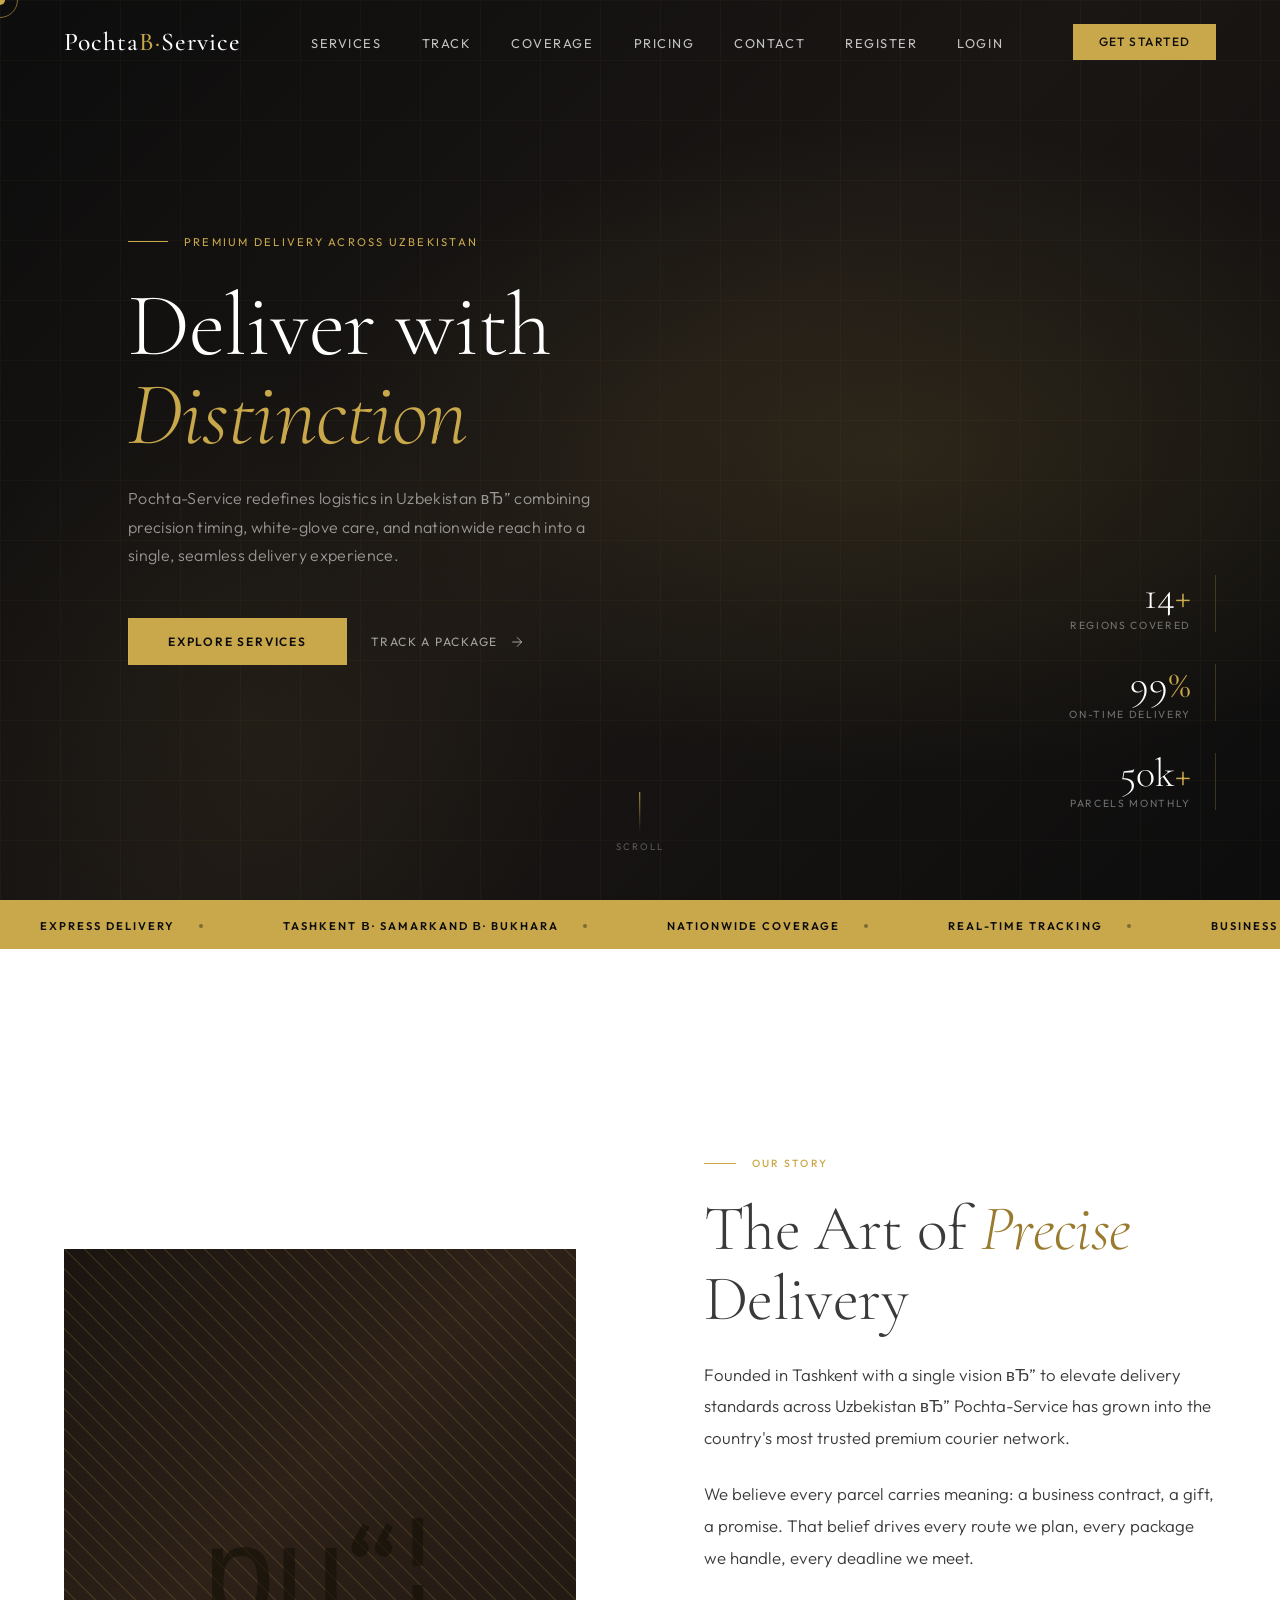
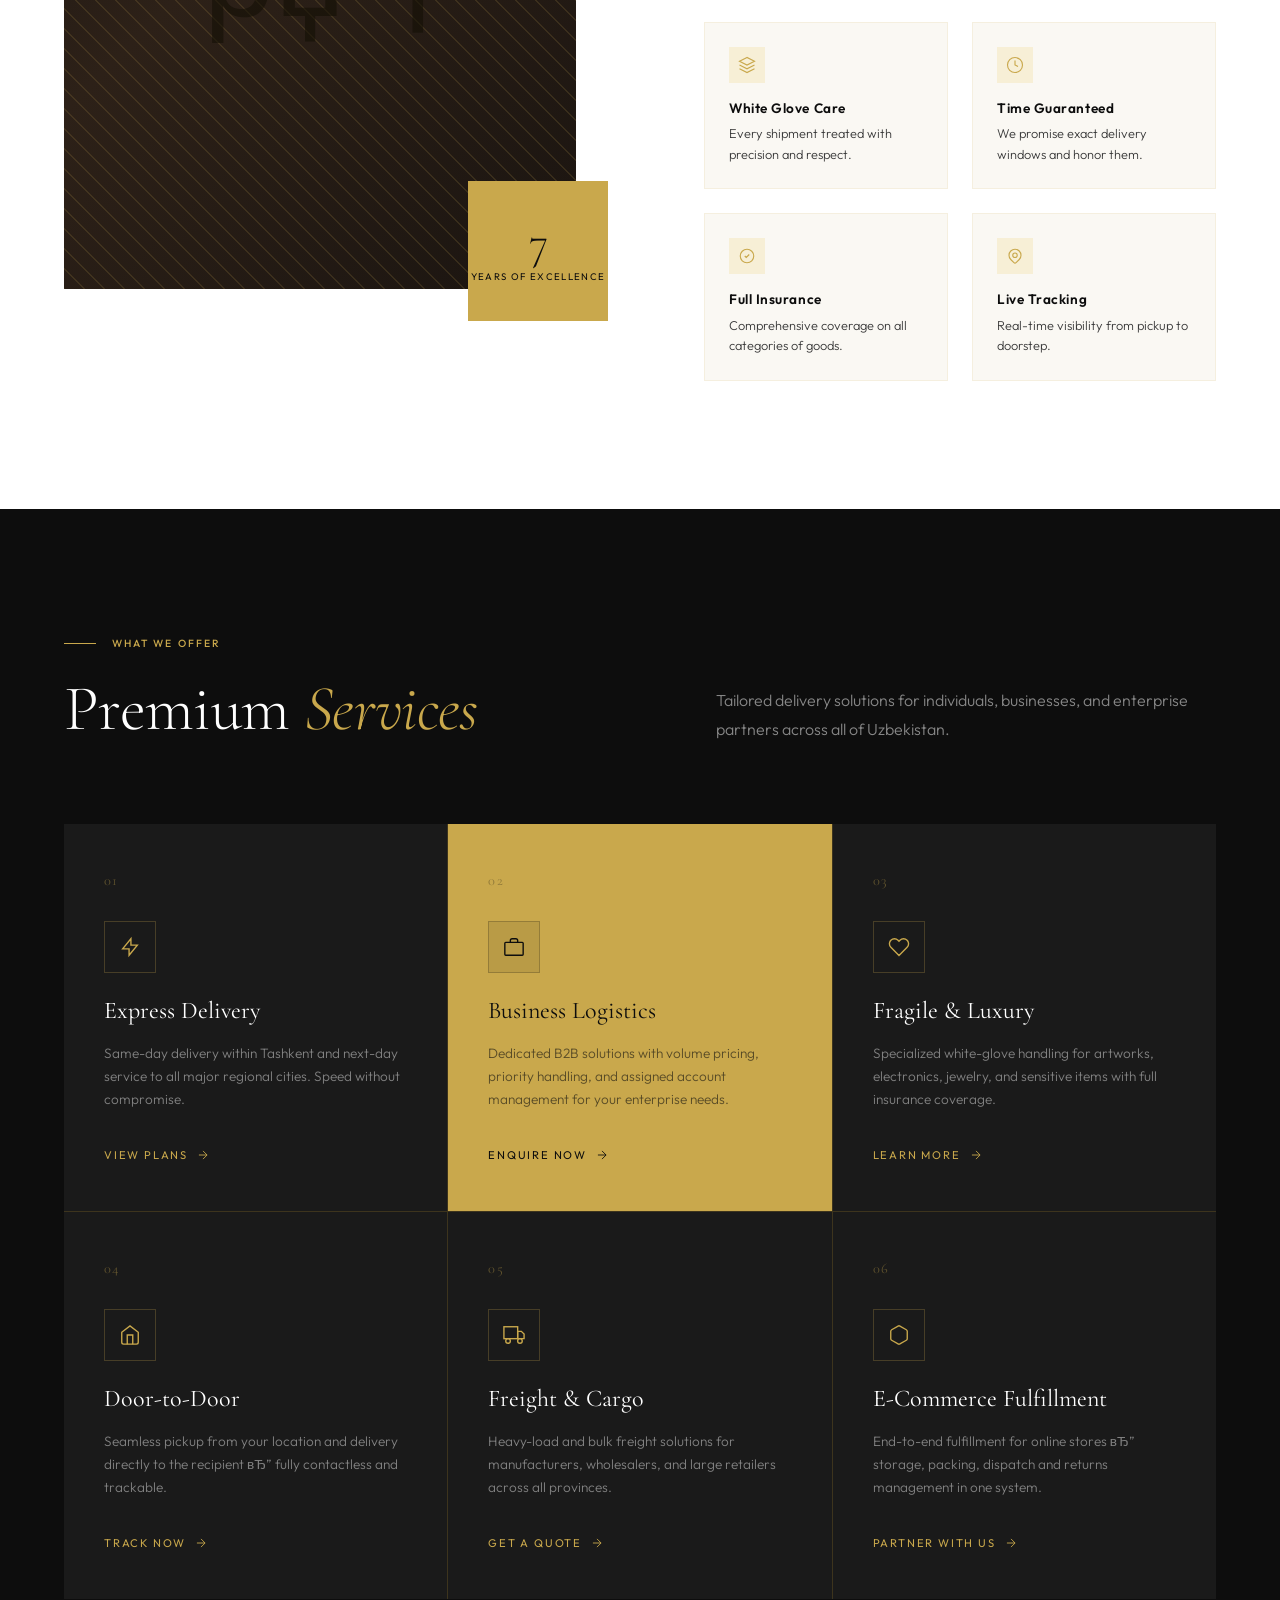
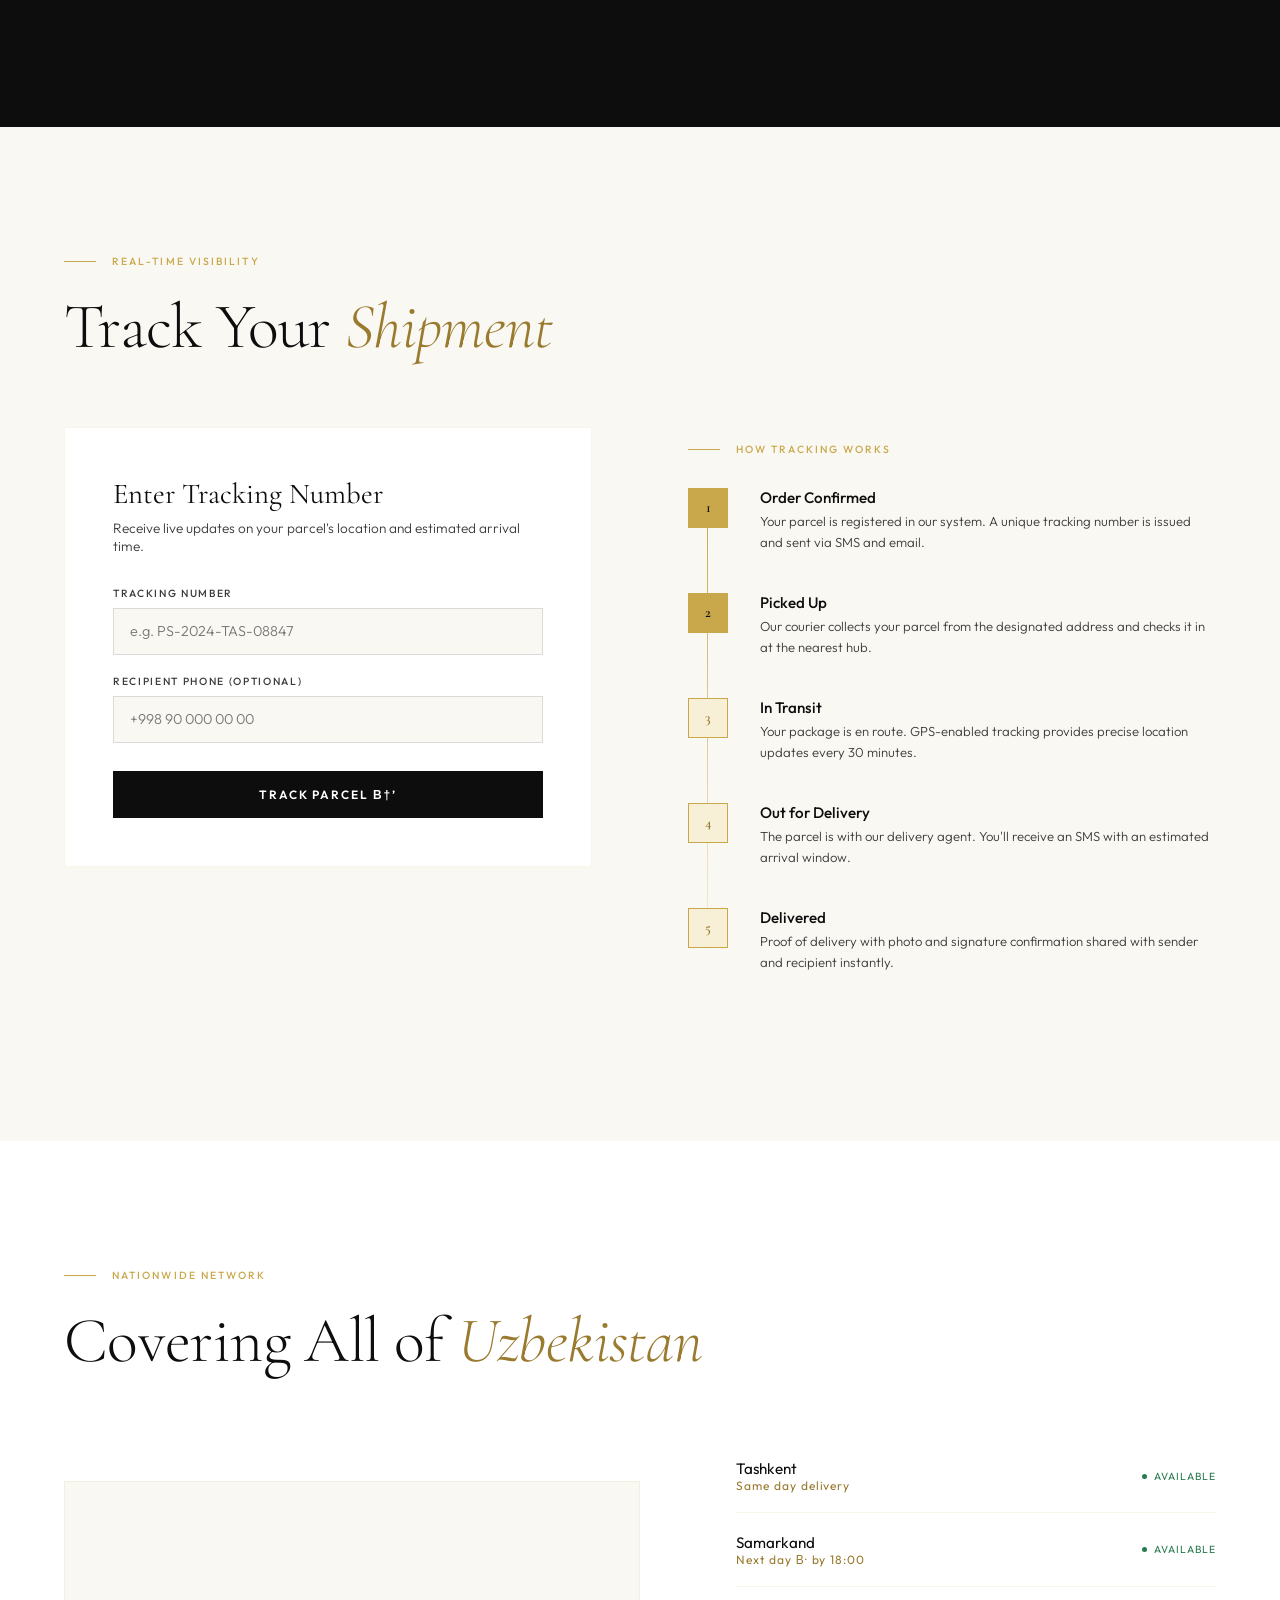
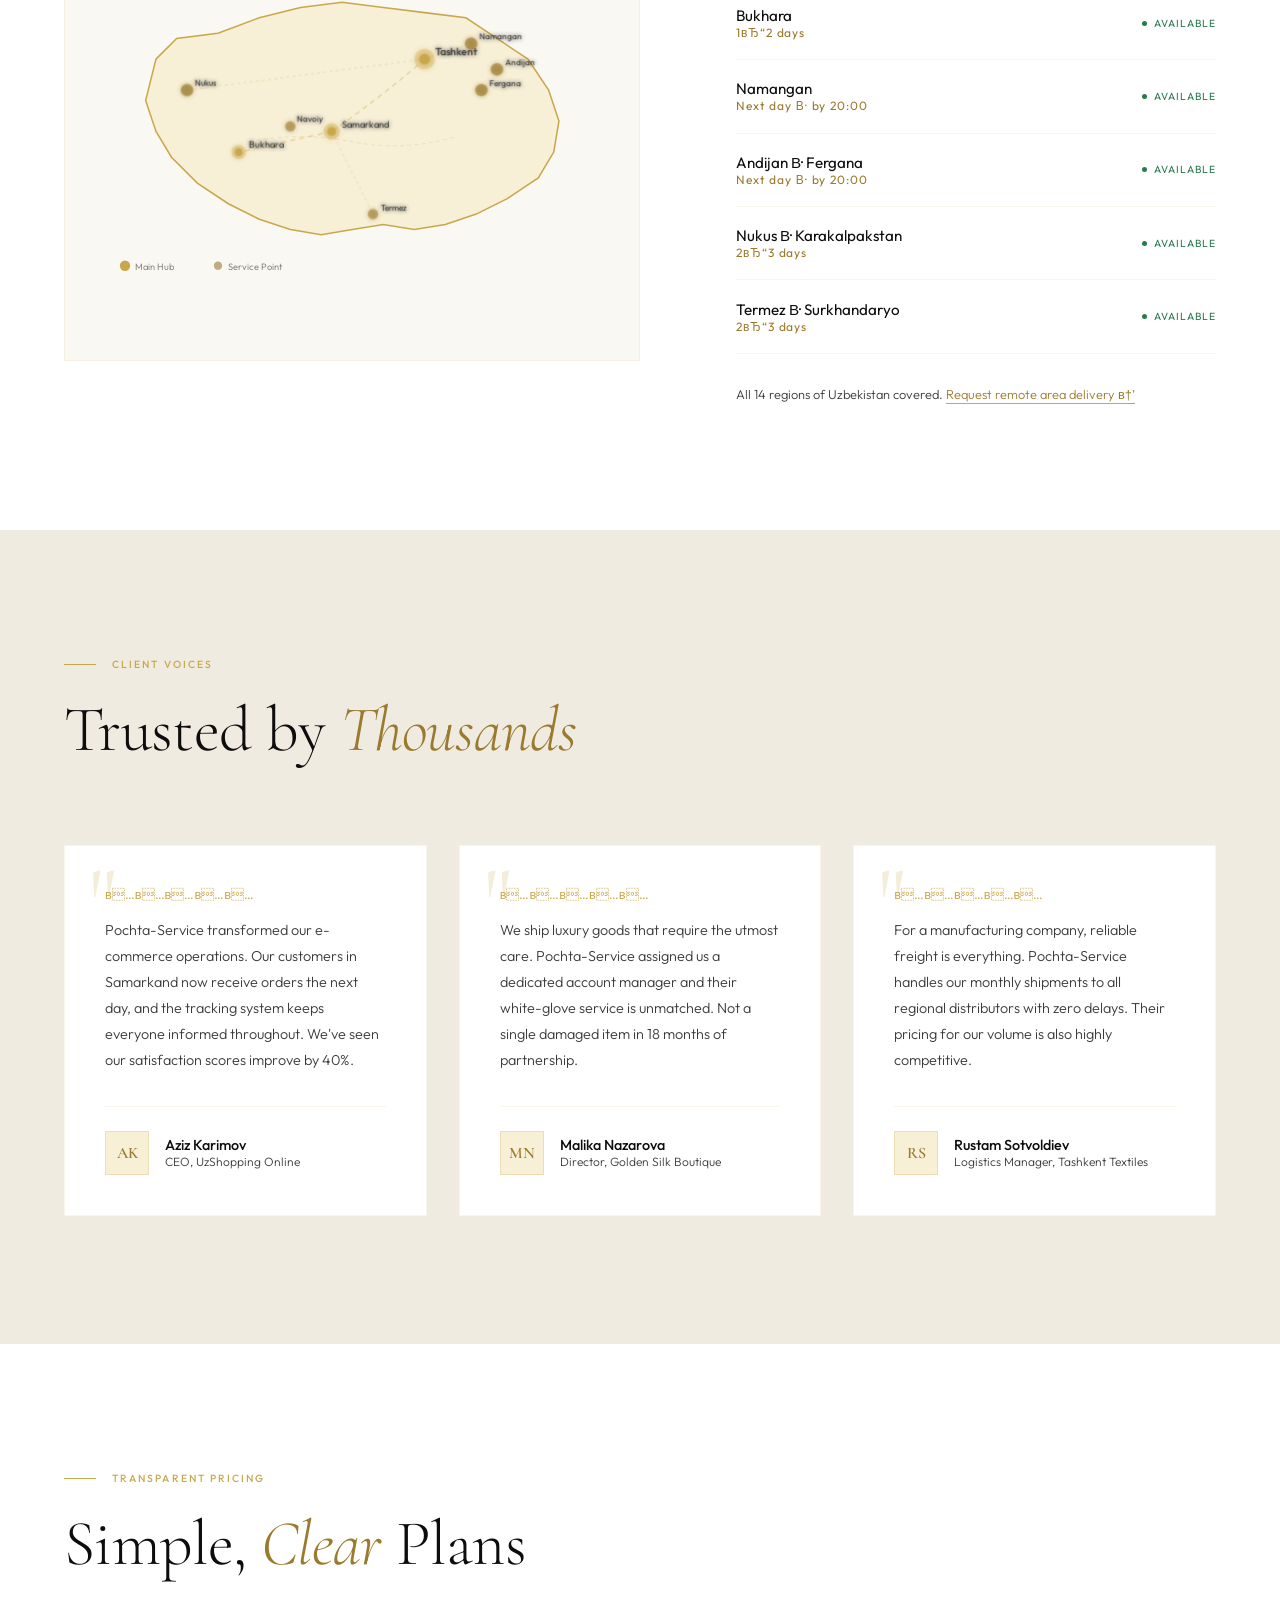
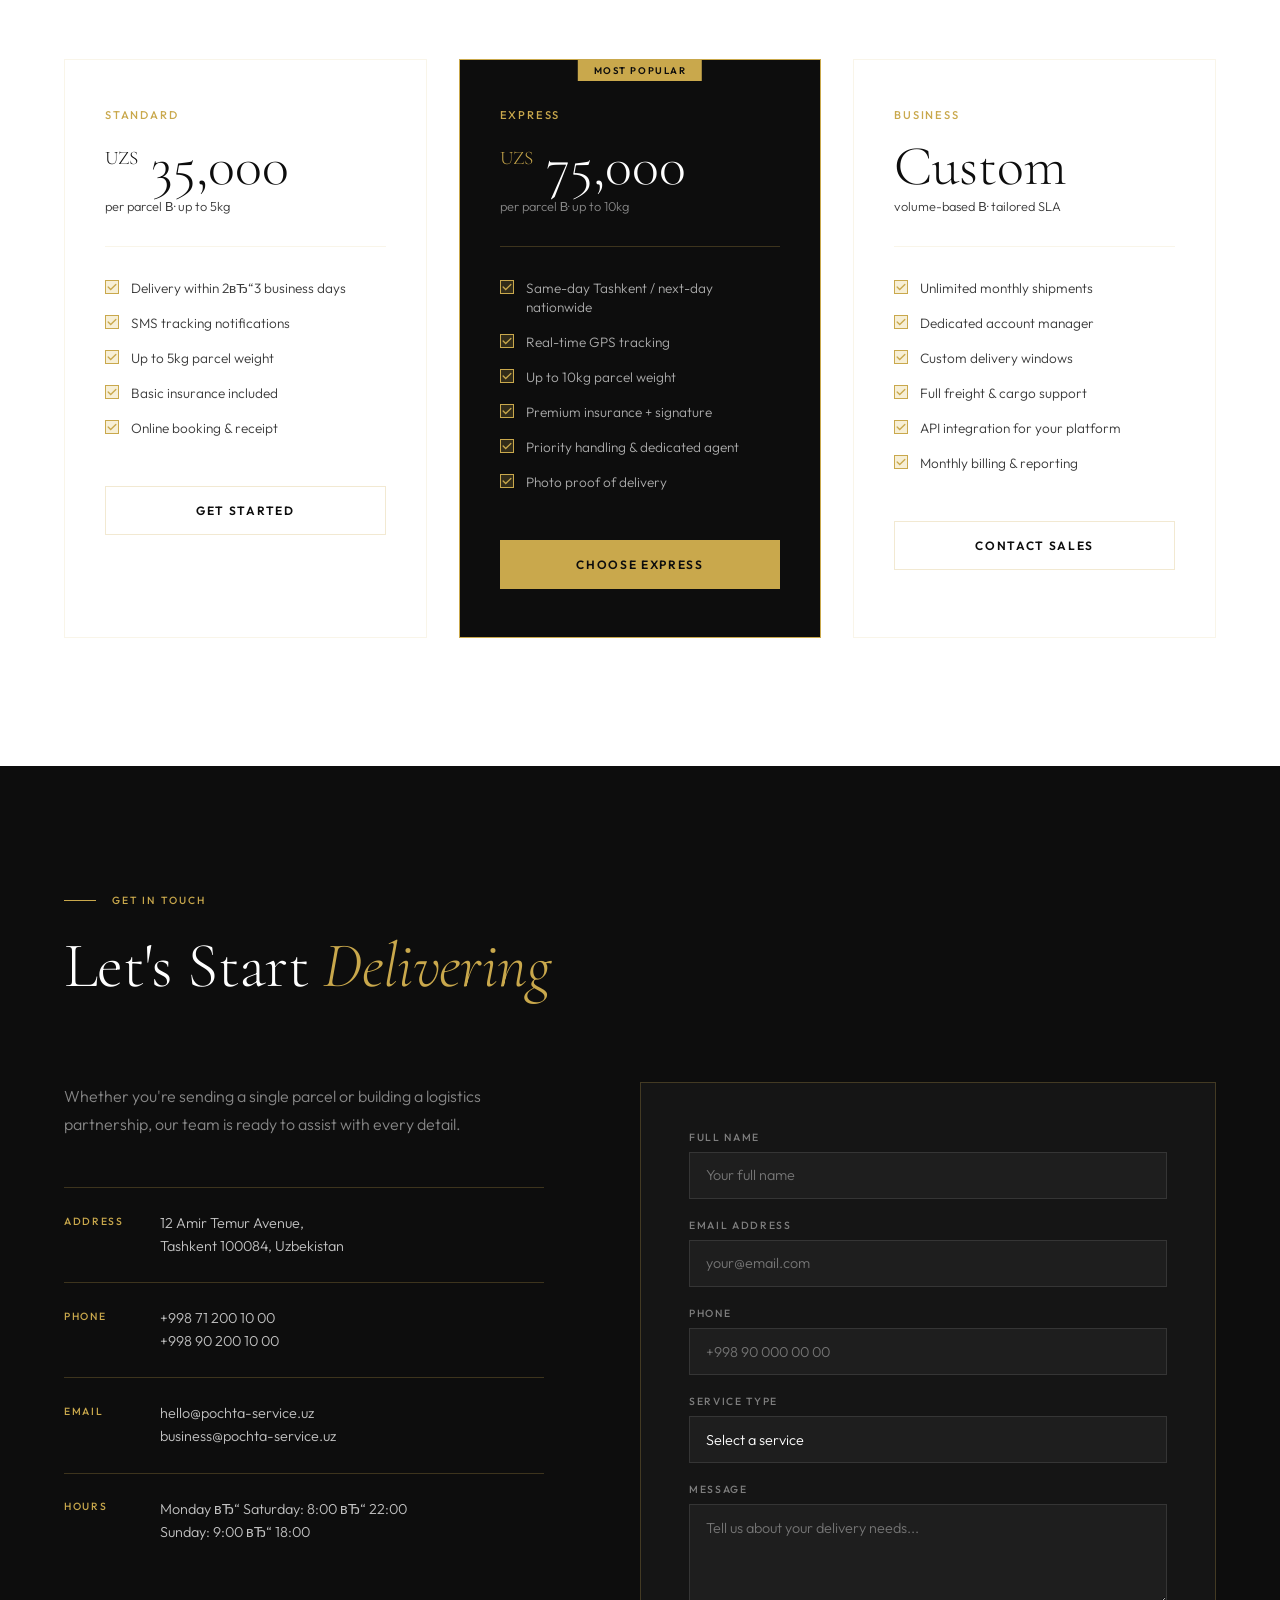
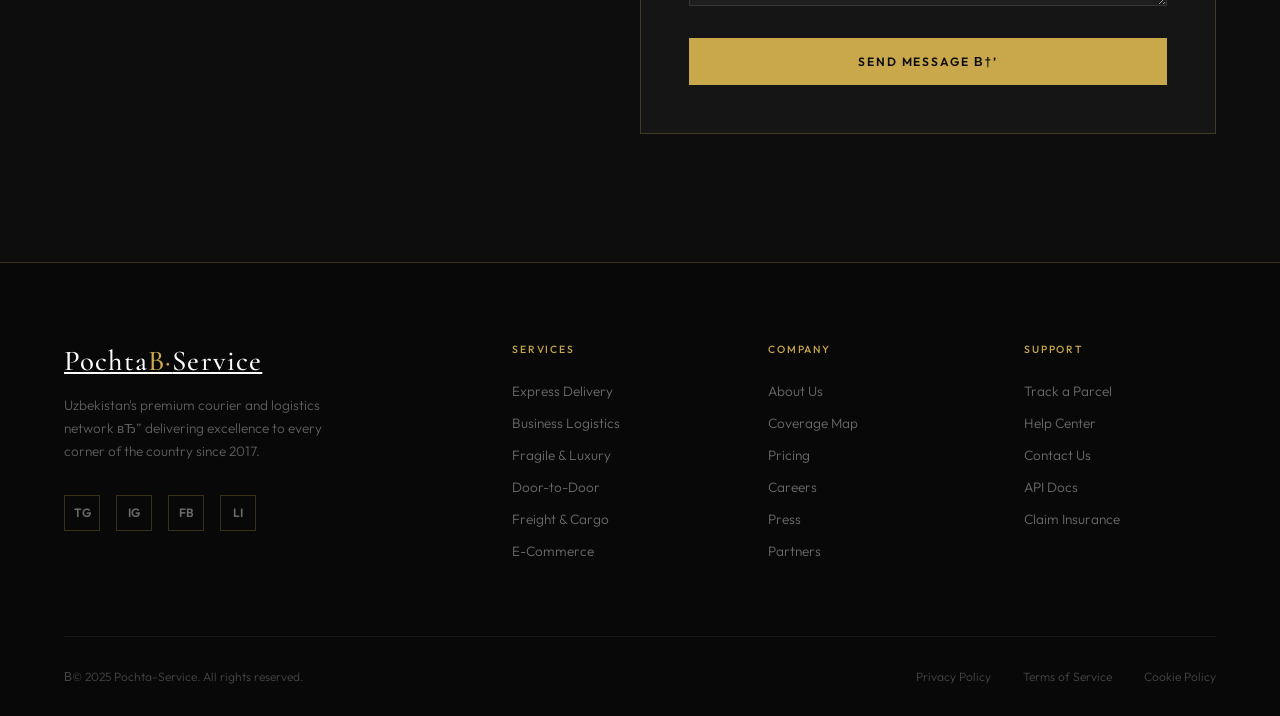
==== commit 168d545f: "done" ====
--- a/templates/index.html
+++ b/templates/index.html
@@ -1,4 +1,4 @@
-﻿<!DOCTYPE html>
+<!DOCTYPE html>
 <html lang="en">
 <head>
   <meta charset="UTF-8" />
@@ -17,13 +17,16 @@
 
   <!-- NAVBAR -->
   <nav id="navbar">
-    <a href="#" class="nav-logo">Pochta<span>В·</span>Service</a>
+    <a href="/" class="nav-logo">Pochta<span>В·</span>Service</a>
     <ul class="nav-links">
       <li><a href="#services">Services</a></li>
       <li><a href="#track">Track</a></li>
       <li><a href="#coverage">Coverage</a></li>
       <li><a href="#pricing">Pricing</a></li>
       <li><a href="#contact">Contact</a></li>
+      <li class="guest-only-link"><a href="/register">Register</a></li>
+      <li class="guest-only-link"><a href="/login">Login</a></li>
+      <li class="auth-only-link" style="display:none;"><a href="#" id="logoutLink">Logout</a></li>
     </ul>
     <a href="#contact" class="nav-cta">Get Started</a>
   </nav>
@@ -625,7 +628,276 @@
     </div>
   </footer>
 
+  <div id="authModal" style="display:none; position:fixed; inset:0; background:rgba(0,0,0,.65); z-index:1000; align-items:center; justify-content:center; padding:16px;">
+    <div style="width:100%; max-width:420px; background:#121212; border:1px solid #2a2a2a; border-radius:10px; padding:20px; color:#f1f1f1;">
+      <div style="display:flex; justify-content:space-between; align-items:center; margin-bottom:16px;">
+        <strong>Authentication Required</strong>
+        <button id="authModalClose" style="background:none; color:#999; border:0; font-size:20px; cursor:pointer;">×</button>
+      </div>
+      <div style="display:flex; gap:8px; margin-bottom:16px;">
+        <button id="authTabLogin" style="flex:1; padding:10px; border:1px solid #333; background:#1b1b1b; color:#fff; cursor:pointer;">Login</button>
+        <button id="authTabRegister" style="flex:1; padding:10px; border:1px solid #333; background:#1b1b1b; color:#fff; cursor:pointer;">Register</button>
+      </div>
+      <div id="authLoginPanel">
+        <input id="authLoginPhone" type="tel" placeholder="+998901234567" style="width:100%; margin-bottom:10px; padding:12px; border:1px solid #333; border-radius:6px; background:#0d0d0d; color:#fff;">
+        <input id="authLoginPassword" type="password" placeholder="Password" style="width:100%; margin-bottom:12px; padding:12px; border:1px solid #333; border-radius:6px; background:#0d0d0d; color:#fff;">
+        <button id="authLoginSubmit" style="width:100%; padding:12px; background:#c9a84c; border:none; border-radius:6px; cursor:pointer;">Login</button>
+      </div>
+      <div id="authRegisterPanel" style="display:none;">
+        <input id="authRegPhone" type="tel" placeholder="+998901234567" style="width:100%; margin-bottom:10px; padding:12px; border:1px solid #333; border-radius:6px; background:#0d0d0d; color:#fff;">
+        <input id="authRegPassword" type="password" placeholder="Password" style="width:100%; margin-bottom:10px; padding:12px; border:1px solid #333; border-radius:6px; background:#0d0d0d; color:#fff;">
+        <select id="authRegRole" style="width:100%; margin-bottom:12px; padding:12px; border:1px solid #333; border-radius:6px; background:#0d0d0d; color:#fff;">
+          <option value="user">User</option>
+          <option value="courier">Courier</option>
+          <option value="manager">Manager</option>
+        </select>
+        <button id="authRegisterSubmit" style="width:100%; padding:12px; background:#c9a84c; border:none; border-radius:6px; cursor:pointer;">Register</button>
+      </div>
+      <div id="authModalMessage" style="margin-top:12px; color:#d8d8d8; font-size:14px;"></div>
+    </div>
+  </div>
+
   <script src="../static/js/script.js" defer></script>
+
+  <script>
+    const API = '';  // same origin — Django serves the HTML
+
+    function getAccessToken() {
+      return localStorage.getItem('access_token');
+    }
+
+    function getFriendlyErrorMessage(data, fallback = 'Request failed') {
+      if (!data) return fallback;
+      if (typeof data.detail === 'string' && data.detail) return data.detail;
+      if (typeof data.message === 'string' && data.message) return data.message;
+      if (typeof data.error === 'string' && data.error) return data.error;
+      return fallback;
+    }
+
+    function normalizeServiceType(serviceType) {
+      if (serviceType === 'premium') {
+        return 'express';
+      }
+
+      return serviceType || 'standard';
+    }
+
+    // --- TRACKING FORM ---
+    document.querySelector('.btn-track').addEventListener('click', async () => {
+      const btn = document.querySelector('.btn-track');
+      const numInput = document.querySelector('input[placeholder*="PS-"]');
+      const phoneInput = document.querySelector('input[type="tel"]');
+      
+      const num = numInput ? numInput.value.trim() : '';
+      const phone = phoneInput ? phoneInput.value.trim() : '';
+      
+      if (!num) return alert('Please enter a tracking number');
+      
+      const originalBtnText = btn.textContent;
+      btn.textContent = 'Loading...';
+      btn.disabled = true;
+
+      try {
+        // Construct API URL with query parameters
+        const url = new URL(`${window.location.origin}/api/track`);
+        url.searchParams.append('tracking_number', num);
+        if (phone) url.searchParams.append('phone', phone);
+
+        const res = await fetch(url.toString());
+        const data = await res.json();
+        
+        if (!res.ok) { 
+          alert(data.error || 'Tracking number not found'); 
+          return; 
+        }
+        
+        // Highlight the active step based on status string matching
+        const statusMap = {
+          'Order Confirmed': 1, 
+          'Picked Up': 2,
+          'In Transit': 3, 
+          'Out for Delivery': 4, 
+          'Delivered': 5
+        };
+        const step = statusMap[data.status] || 1;
+        document.querySelectorAll('.track-step-dot').forEach((dot, i) => {
+          dot.classList.toggle('active', i < step);
+        });
+        
+        // Update the display text
+        let historyHtml = '';
+        if (data.history && data.history.length > 0) {
+           historyHtml = `<br><small style="opacity:0.8;">Last update: ${data.history[data.history.length-1].step} - ${data.history[data.history.length-1].date}</small>`;
+        }
+
+        const infoParagraph = document.querySelector('.track-form p');
+        infoParagraph.innerHTML = `📦 <strong>${data.tracking_number}</strong> — ${data.status.toUpperCase()} | ETA: ${data.eta}${historyHtml}`;
+        
+      } catch(e) {
+        alert('Server error. Please try again.');
+        console.error(e);
+      } finally {
+        btn.textContent = originalBtnText;
+        btn.disabled = false;
+      }
+    });
+
+    let onAuthSuccess = null;
+
+    function setAuthMode(mode) {
+      document.querySelector('#authLoginPanel').style.display = mode === 'login' ? 'block' : 'none';
+      document.querySelector('#authRegisterPanel').style.display = mode === 'register' ? 'block' : 'none';
+      document.querySelector('#authModalMessage').textContent = '';
+    }
+
+    function openAuthModal(callback) {
+      onAuthSuccess = callback;
+      document.querySelector('#authModal').style.display = 'flex';
+      setAuthMode('login');
+    }
+
+    function closeAuthModal() {
+      document.querySelector('#authModal').style.display = 'none';
+    }
+
+    async function authRequest(url, payload) {
+      const res = await fetch(url, {
+        method: 'POST',
+        headers: { 'Content-Type': 'application/json' },
+        body: JSON.stringify(payload),
+      });
+      const data = await res.json();
+      return { res, data };
+    }
+
+    async function handleLoginFromModal() {
+      const phone = document.querySelector('#authLoginPhone').value.trim();
+      const password = document.querySelector('#authLoginPassword').value.trim();
+      const msg = document.querySelector('#authModalMessage');
+      if (!phone || !password) {
+        msg.textContent = 'Phone and password are required.';
+        return;
+      }
+      const { res, data } = await authRequest('/api/v1/users/login/', { phone, password });
+      if (!res.ok) {
+        msg.textContent = getFriendlyErrorMessage(data, 'Login failed');
+        return;
+      }
+      localStorage.setItem('access_token', data.access || data.tokens?.access || '');
+      localStorage.setItem('refresh_token', data.refresh || data.tokens?.refresh || '');
+      closeAuthModal();
+      if (typeof onAuthSuccess === 'function') onAuthSuccess();
+    }
+
+    async function handleRegisterFromModal() {
+      const phone = document.querySelector('#authRegPhone').value.trim();
+      const password = document.querySelector('#authRegPassword').value.trim();
+      const role = document.querySelector('#authRegRole').value;
+      const msg = document.querySelector('#authModalMessage');
+      if (!phone || !password) {
+        msg.textContent = 'Phone and password are required.';
+        return;
+      }
+      const { res, data } = await authRequest('/api/v1/users/register/', { phone, password, role });
+      if (!res.ok) {
+        msg.textContent = getFriendlyErrorMessage(data, 'Registration failed');
+        return;
+      }
+      localStorage.setItem('access_token', data.access || data.tokens?.access || '');
+      localStorage.setItem('refresh_token', data.refresh || data.tokens?.refresh || '');
+      closeAuthModal();
+      if (typeof onAuthSuccess === 'function') onAuthSuccess();
+    }
+
+    document.querySelector('#authTabLogin').addEventListener('click', () => setAuthMode('login'));
+    document.querySelector('#authTabRegister').addEventListener('click', () => setAuthMode('register'));
+    document.querySelector('#authModalClose').addEventListener('click', closeAuthModal);
+    document.querySelector('#authLoginSubmit').addEventListener('click', handleLoginFromModal);
+    document.querySelector('#authRegisterSubmit').addEventListener('click', handleRegisterFromModal);
+
+    async function submitContactMessage(payload) {
+      const token = getAccessToken();
+      const res = await fetch('/api/v1/notifications/contact/', {
+        method: 'POST',
+        headers: {
+          'Content-Type': 'application/json',
+          'Authorization': `Bearer ${token}`,
+        },
+        body: JSON.stringify(payload),
+      });
+      const data = await res.json();
+      if (!res.ok) {
+        throw new Error(getFriendlyErrorMessage(data, 'Unable to send message'));
+      }
+    }
+
+    // --- CONTACT FORM ---
+    document.querySelector('.btn-send').addEventListener('click', async () => {
+      const fields = document.querySelectorAll('.contact-form input, .contact-form select, .contact-form textarea');
+      const values = [...fields].map(f => f.value.trim());
+      const [name, email, phone] = values;
+      if (!name || !email || !phone) { alert('Please fill in all required fields'); return; }
+      const payload = {
+        full_name: values[0],
+        email: values[1],
+        phone: values[2],
+        service_type: values[3],
+        message: values[4],
+      };
+
+      const accessToken = getAccessToken();
+      if (!accessToken) {
+        window.location.href = '/login?next=/#contact';
+        return;
+      }
+
+      try {
+        await submitContactMessage(payload);
+        alert('Message sent successfully.');
+      } catch (error) {
+        alert(error.message || 'Message failed to send.');
+      }
+    });
+
+    function updateAuthNavbarState() {
+      const isAuthenticated = !!localStorage.getItem('access_token');
+      document.querySelectorAll('.guest-only-link').forEach((el) => {
+        el.style.display = isAuthenticated ? 'none' : 'list-item';
+      });
+      document.querySelectorAll('.auth-only-link').forEach((el) => {
+        el.style.display = isAuthenticated ? 'list-item' : 'none';
+      });
+    }
+
+    async function logout() {
+      const refresh = localStorage.getItem('refresh_token');
+      const access = localStorage.getItem('access_token');
+      try {
+        await fetch('/api/logout/', {
+          method: 'POST',
+          headers: {
+            'Content-Type': 'application/json',
+            ...(access ? { Authorization: `Bearer ${access}` } : {}),
+          },
+          body: JSON.stringify({ refresh }),
+        });
+      } catch (error) {
+        console.warn('Logout request failed', error);
+      } finally {
+        localStorage.removeItem('access_token');
+        localStorage.removeItem('refresh_token');
+        updateAuthNavbarState();
+        window.location.href = '/';
+      }
+    }
+
+    document.querySelector('#logoutLink')?.addEventListener('click', (event) => {
+      event.preventDefault();
+      logout();
+    });
+
+    updateAuthNavbarState();
+  </script>
 </body>
 </html>
 
--- a/static/css/styles.css
+++ b/static/css/styles.css
@@ -1,4 +1,4 @@
-﻿*, *::before, *::after { box-sizing: border-box; margin: 0; padding: 0; }
+*, *::before, *::after { box-sizing: border-box; margin: 0; padding: 0; }
 :root {
   --gold: #C9A84C;
   --gold-light: #E8CC85;
@@ -478,6 +478,12 @@
   text-decoration: none;
   transition: gap 0.3s;
 }
+.service-link::after {
+  content: '';
+  position: absolute;
+  inset: 0;
+  z-index: 10;
+}
 .service-link:hover { gap: 1rem; }
 .service-card.featured {
   background: var(--gold);
@@ -847,6 +853,12 @@
   color: var(--ink);
   background: transparent;
   cursor: none;
+}
+.btn-price::after {
+  content: '';
+  position: absolute;
+  inset: 0;
+  z-index: 10;
 }
 .btn-price:hover { background: var(--ink); color: var(--white); border-color: var(--ink); }
 .price-card.premium .btn-price {
@@ -1062,3 +1074,65 @@
   .about-badge { right: 0; bottom: -1rem; }
   .services-header { flex-direction: column; align-items: flex-start; gap: 1rem; }
 }
+
+/* AUTH PAGES */
+.auth-page {
+  min-height: 100vh;
+  background: var(--ink);
+}
+.auth-main {
+  min-height: calc(100vh - 140px);
+  display: flex;
+  align-items: center;
+  justify-content: center;
+  padding: 7rem 1rem 2rem;
+}
+.auth-card {
+  width: 100%;
+  max-width: 480px;
+  background: rgba(255,255,255,0.04);
+  border: 1px solid var(--border);
+  padding: 2rem;
+}
+.auth-card h1 {
+  color: var(--white);
+  font-family: 'Cormorant Garamond', serif;
+  font-size: 2.2rem;
+  font-weight: 400;
+  margin-bottom: 0.3rem;
+}
+.auth-card p {
+  color: rgba(255,255,255,0.6);
+  margin-bottom: 1.5rem;
+}
+.auth-card .form-group label {
+  color: rgba(255,255,255,0.7);
+}
+.auth-card .form-group input,
+.auth-card .form-group select {
+  background: rgba(255,255,255,0.08);
+  border-color: rgba(255,255,255,0.2);
+  color: var(--white);
+}
+.auth-link-row {
+  margin-top: 1rem;
+  color: rgba(255,255,255,0.7);
+  font-size: 0.9rem;
+}
+.auth-link-row a {
+  color: var(--gold-light);
+  text-decoration: none;
+}
+.auth-feedback {
+  margin-top: 0.8rem;
+  font-size: 0.9rem;
+}
+.auth-error {
+  color: #ff9f9f;
+}
+.auth-success {
+  color: #9dffba;
+}
+.auth-footer {
+  padding: 0.8rem 5vw 1.5rem;
+}
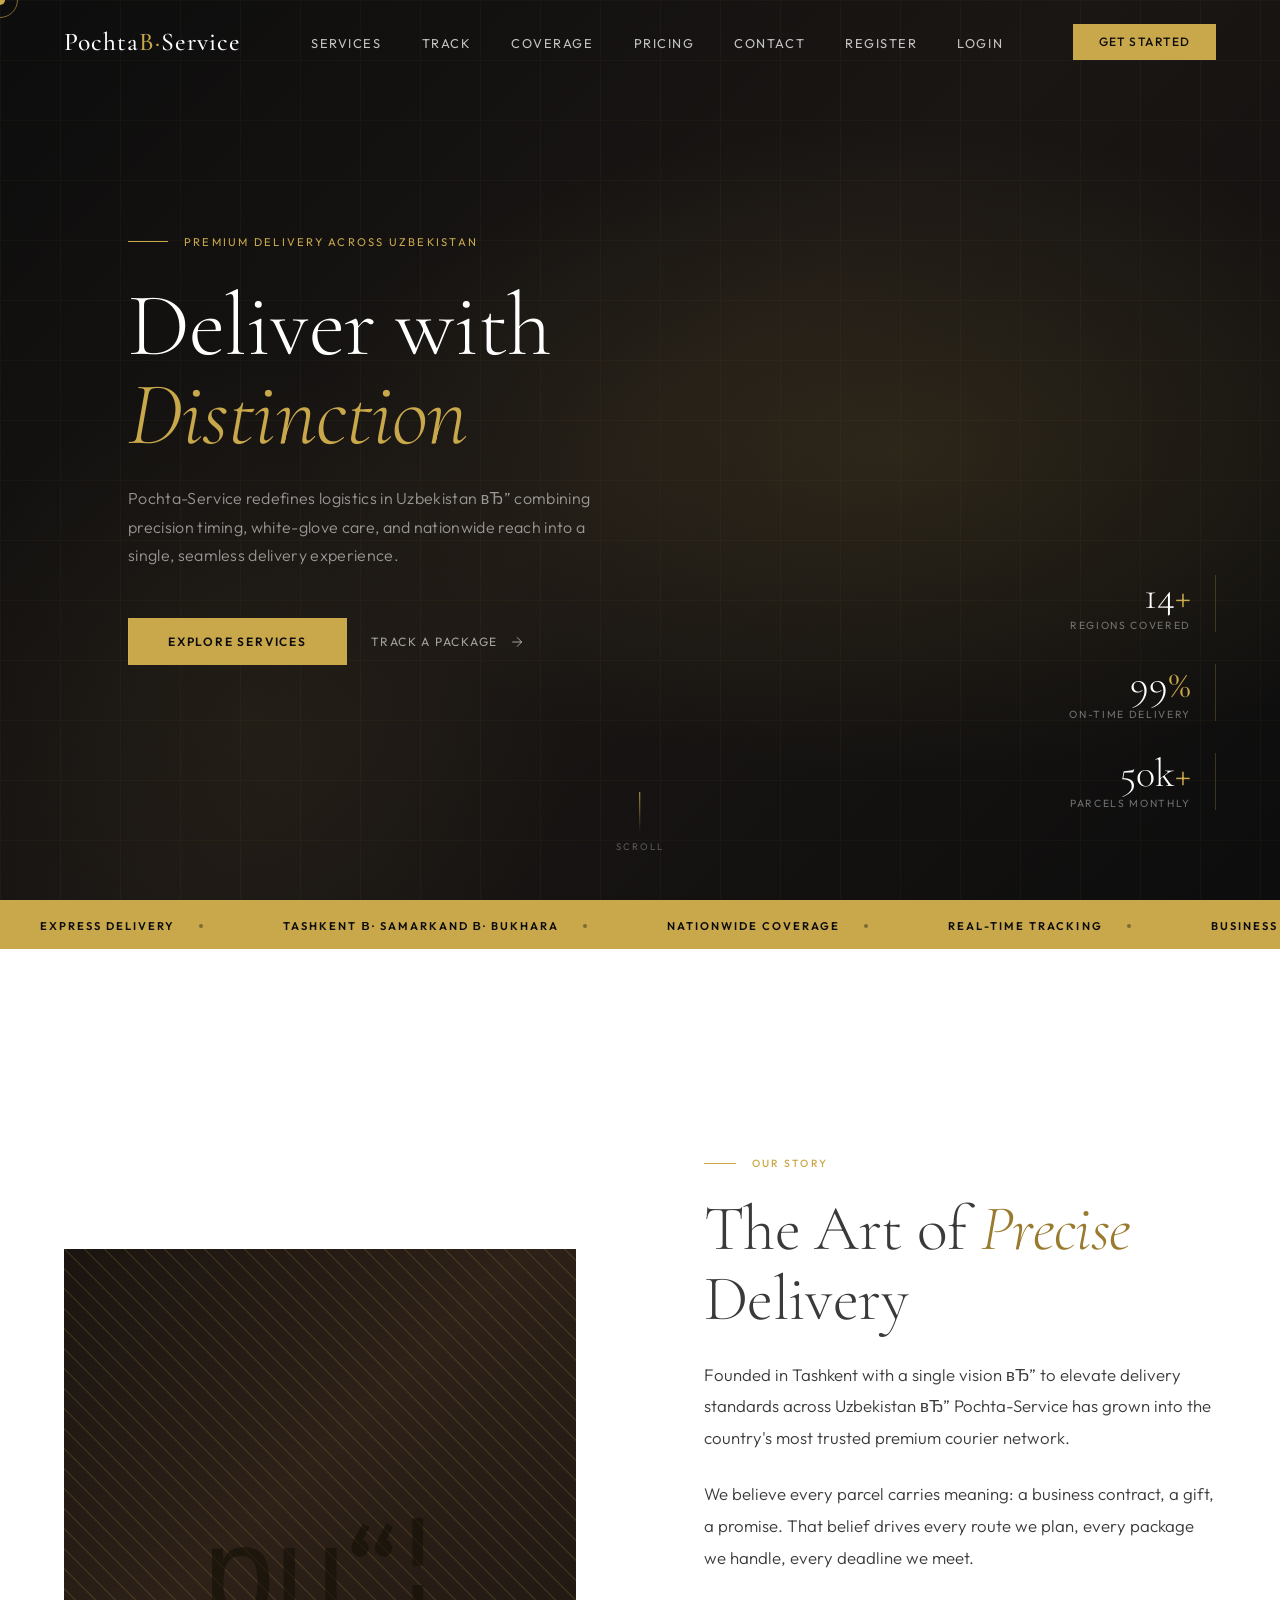
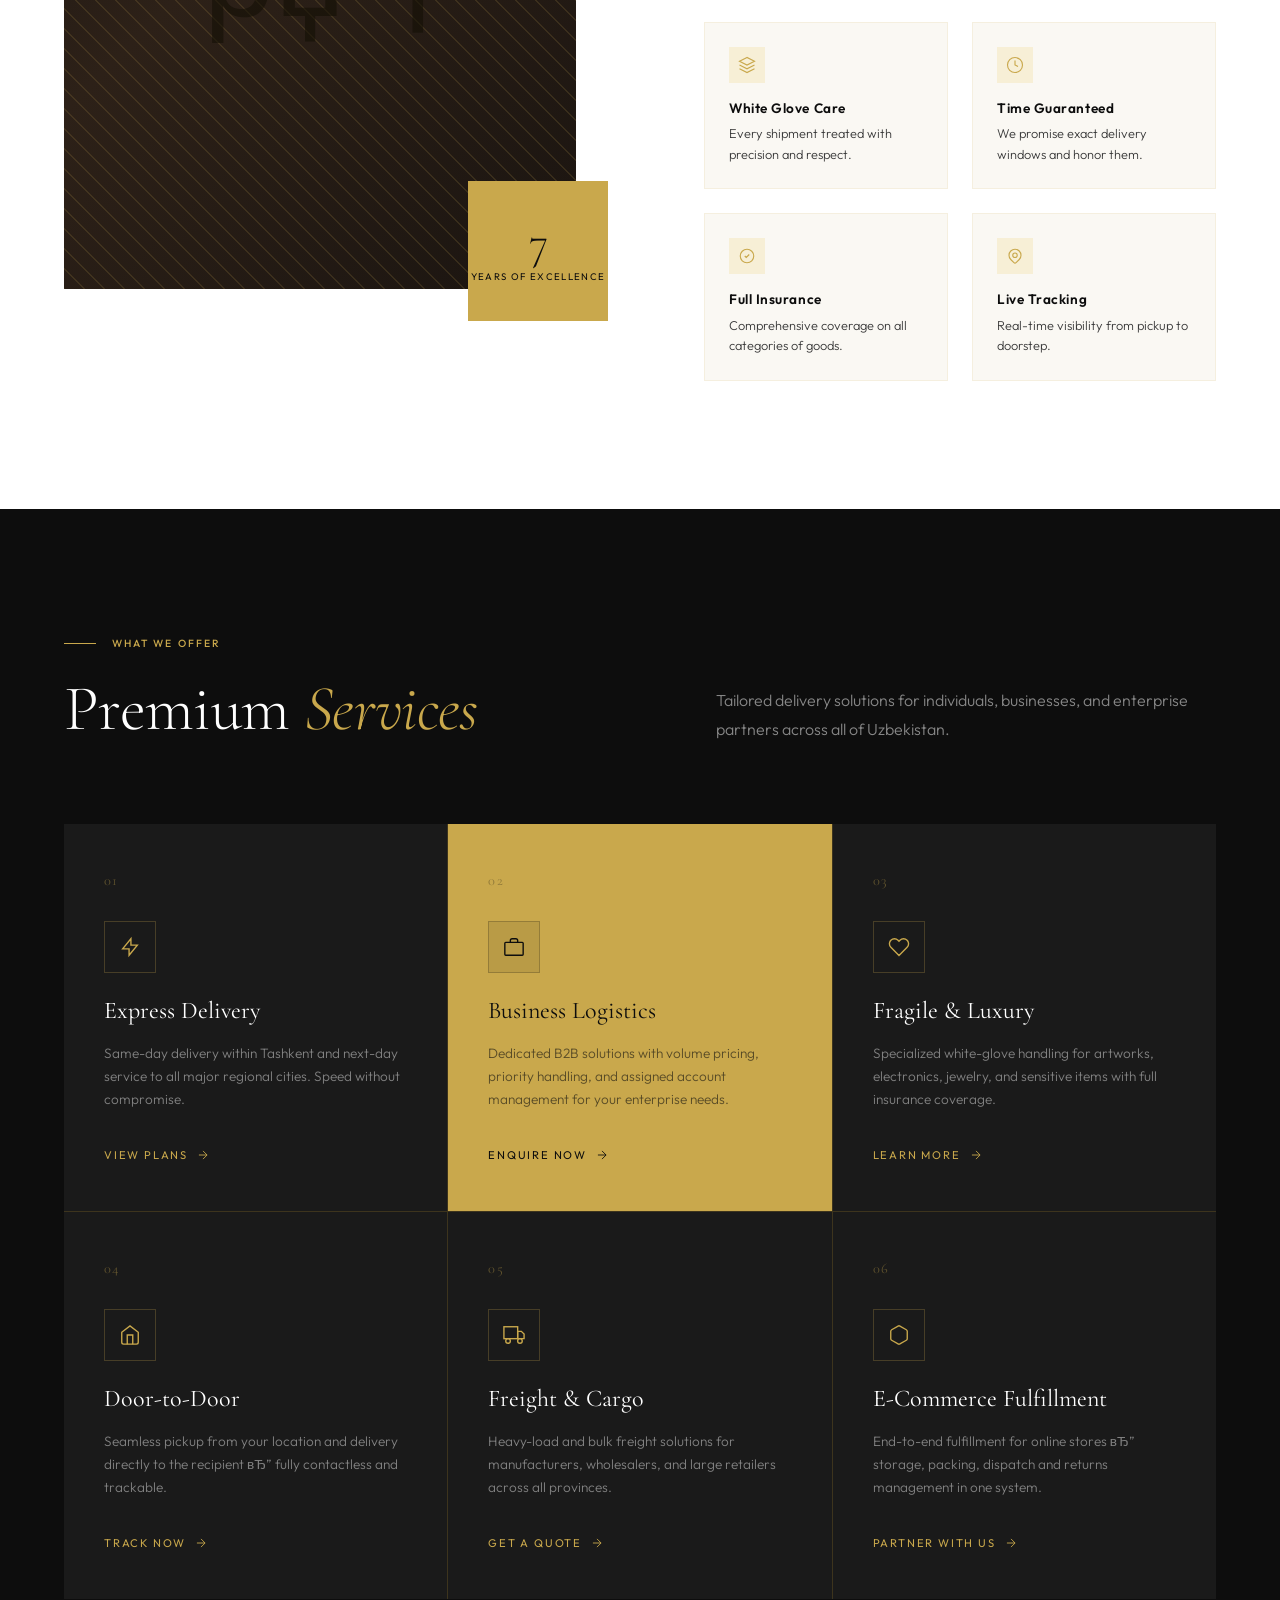
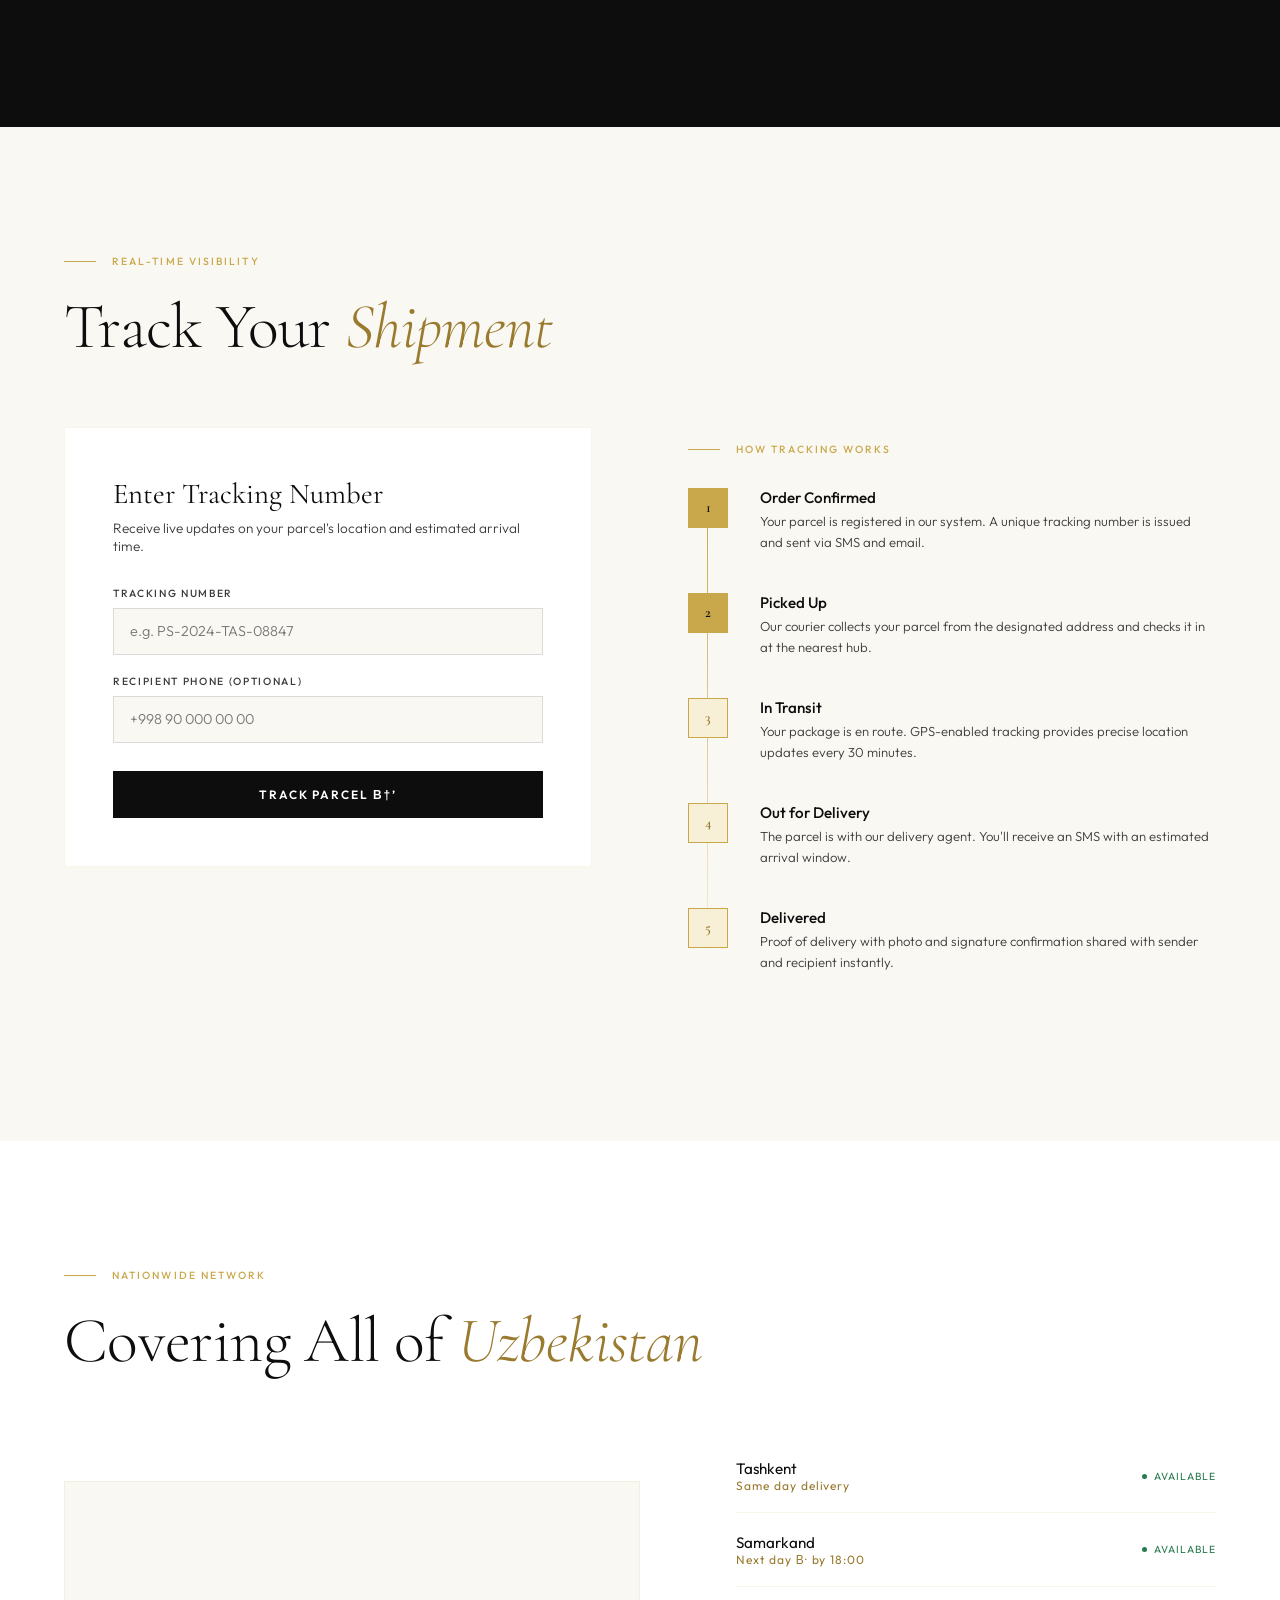
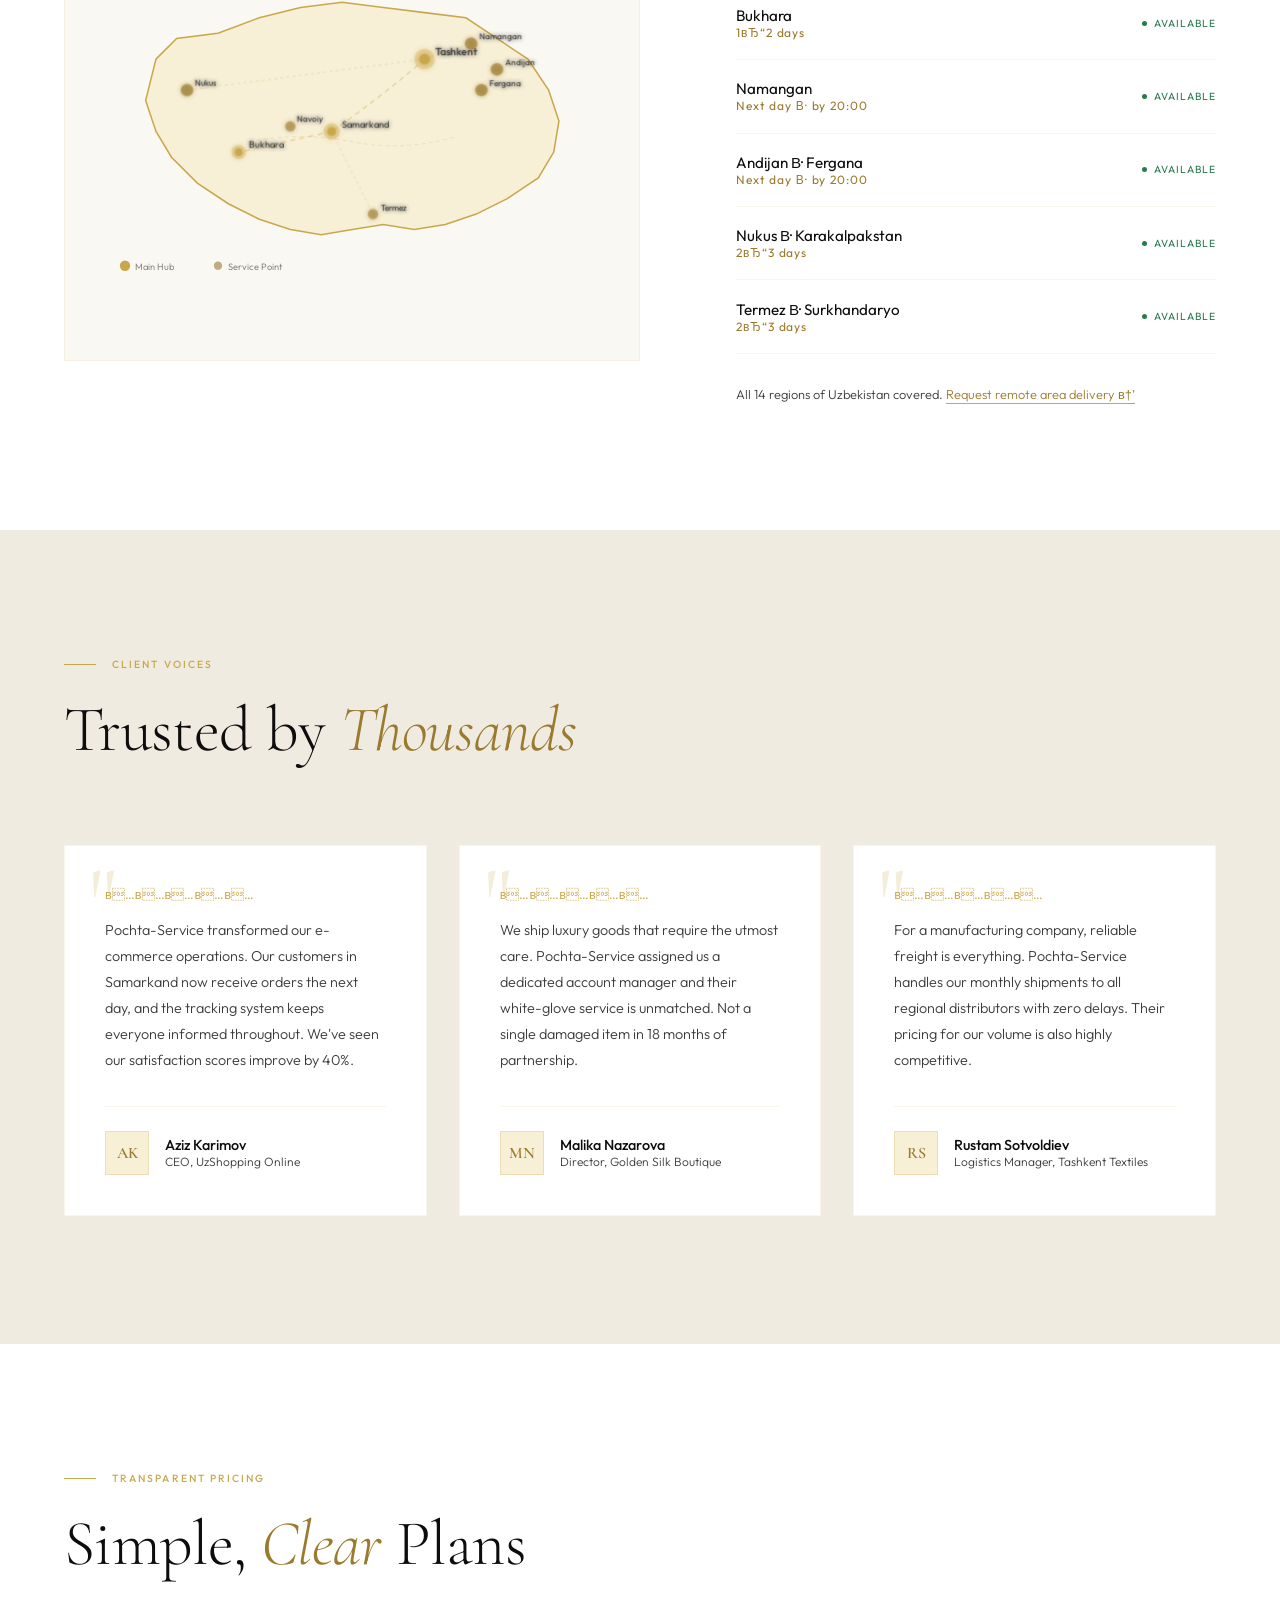
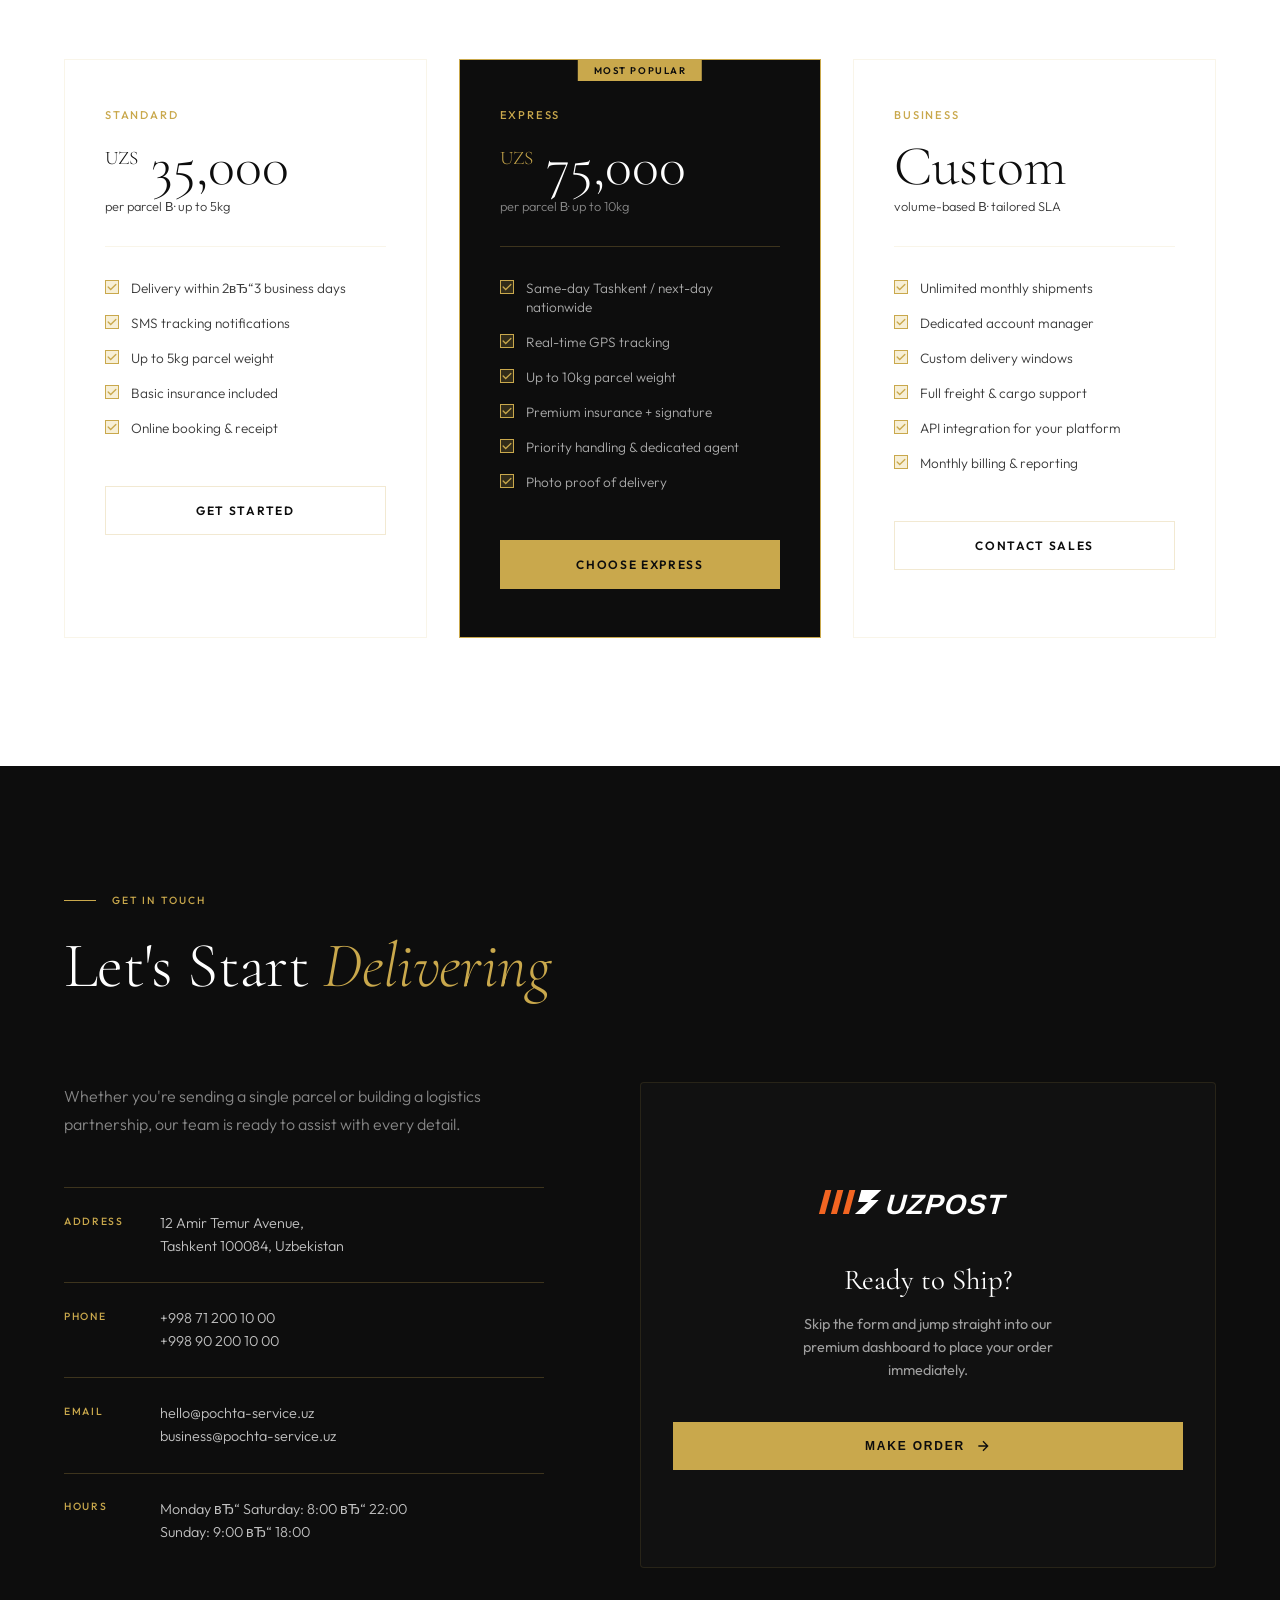
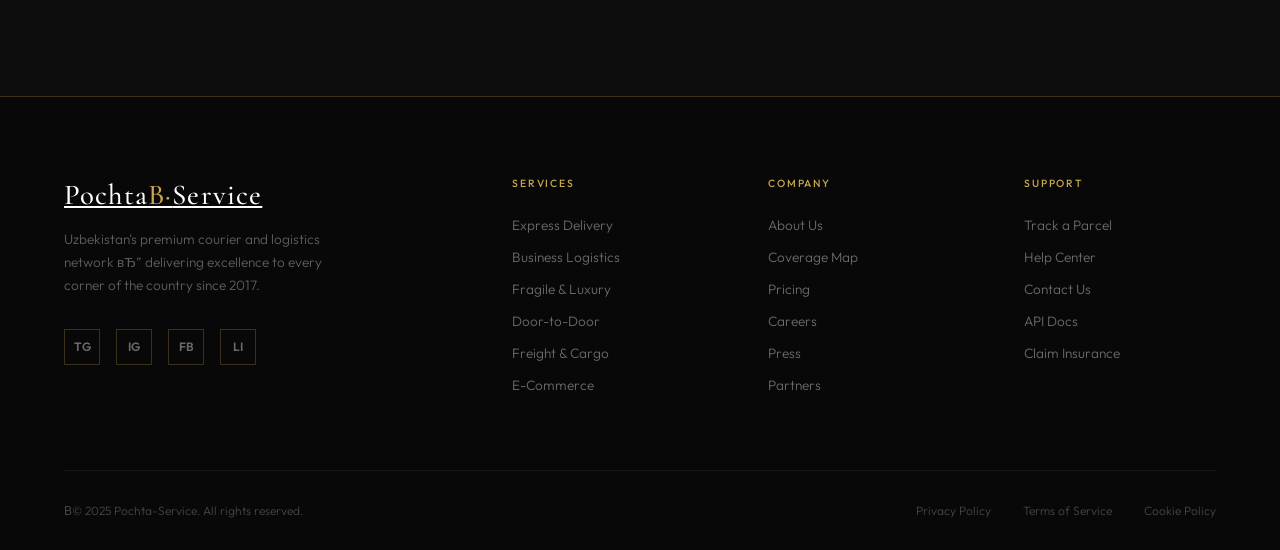
==== commit 1aa1adde: "finished" ====
--- a/templates/index.html
+++ b/templates/index.html
@@ -539,35 +539,31 @@
           </li>
         </ul>
       </div>
-      <div class="contact-form fade-up fade-up-delay-3">
-        <div class="form-group">
-          <label>Full Name</label>
-          <input type="text" placeholder="Your full name" />
-        </div>
-        <div class="form-group">
-          <label>Email Address</label>
-          <input type="email" placeholder="your@email.com" />
-        </div>
-        <div class="form-group">
-          <label>Phone</label>
-          <input type="tel" placeholder="+998 90 000 00 00" />
-        </div>
-        <div class="form-group">
-          <label>Service Type</label>
-          <select class="contact-select">
-            <option value="">Select a service</option>
-            <option>Express Delivery</option>
-            <option>Business Logistics</option>
-            <option>Fragile & Luxury</option>
-            <option>E-Commerce Fulfillment</option>
-            <option>Freight & Cargo</option>
-          </select>
-        </div>
-        <div class="form-group">
-          <label>Message</label>
-          <textarea rows="4" placeholder="Tell us about your delivery needs..."></textarea>
-        </div>
-        <button class="btn-send">Send Message в†’</button>
+      <div class="contact-form fade-up fade-up-delay-3" style="display: flex; flex-direction: column; align-items: center; justify-content: center; background: #111; padding: 4rem 2rem; border-radius: 4px; border: 1px solid var(--border-light); text-align: center;">
+        
+        <!-- UzPost Logo Inline SVG -->
+        <svg width="240" height="50" viewBox="0 0 240 50" fill="none" xmlns="http://www.w3.org/2000/svg" style="margin-bottom: 2rem;">
+          <g transform="skewX(-15)">
+            <!-- Orange bars -->
+            <rect x="20" y="10" width="6" height="24" fill="#F26522" />
+            <rect x="32" y="10" width="6" height="24" fill="#F26522" />
+            <rect x="44" y="10" width="6" height="24" fill="#F26522" />
+            <!-- White bird/arrow shape -->
+            <path d="M56 10 L76 10 L68 20 L76 20 L66 34 L56 34 L66 22 L56 22 Z" fill="#FFFFFF"/>
+            <!-- Text -->
+            <text x="85" y="34" font-family="'Arial Black', Impact, sans-serif" font-weight="900" font-size="28" fill="#FFFFFF" letter-spacing="1">UZPOST</text>
+          </g>
+        </svg>
+
+        <h3 style="color: var(--white); font-family: 'Cormorant Garamond', serif; font-size: 1.8rem; margin-bottom: 1rem; font-weight: 400;">Ready to Ship?</h3>
+        <p style="color: rgba(255,255,255,0.6); font-size: 0.9rem; margin-bottom: 2.5rem; line-height: 1.6; max-width: 300px;">
+          Skip the form and jump straight into our premium dashboard to place your order immediately.
+        </p>
+
+        <button onclick="window.location.href='/customer-dashboard/'" class="btn-primary" style="width: 100%; border: none; cursor: pointer; display: flex; justify-content: center; align-items: center; gap: 10px;">
+          <span>Make Order</span>
+          <svg width="16" height="16" fill="none" stroke="currentColor" stroke-width="2" viewBox="0 0 24 24"><path d="M5 12h14M12 5l7 7-7 7"/></svg>
+        </button>
       </div>
     </div>
   </section>
@@ -713,11 +709,11 @@
         
         // Highlight the active step based on status string matching
         const statusMap = {
-          'Order Confirmed': 1, 
-          'Picked Up': 2,
-          'In Transit': 3, 
-          'Out for Delivery': 4, 
-          'Delivered': 5
+          'Order Confirmed': 1, 'Qabul qilindi': 1, 'pending': 1, 'confirmed': 1,
+          'Picked Up': 2, 'Yuk olib ketildi': 2, 'picked_up': 2,
+          'In Transit': 3, "Yo'lda": 3, 'in_transit': 3,
+          'Out for Delivery': 4, 'Etkazishga yuborildi': 4, 'out_for_delivery': 4,
+          'Delivered': 5, 'Etkazildi': 5, 'delivered': 5
         };
         const step = statusMap[data.status] || 1;
         document.querySelectorAll('.track-step-dot').forEach((dot, i) => {
@@ -853,7 +849,8 @@
 
       try {
         await submitContactMessage(payload);
-        alert('Message sent successfully.');
+        alert('Message sent successfully. Redirecting to order page...');
+        window.location.href = '/customer-dashboard/';
       } catch (error) {
         alert(error.message || 'Message failed to send.');
       }
